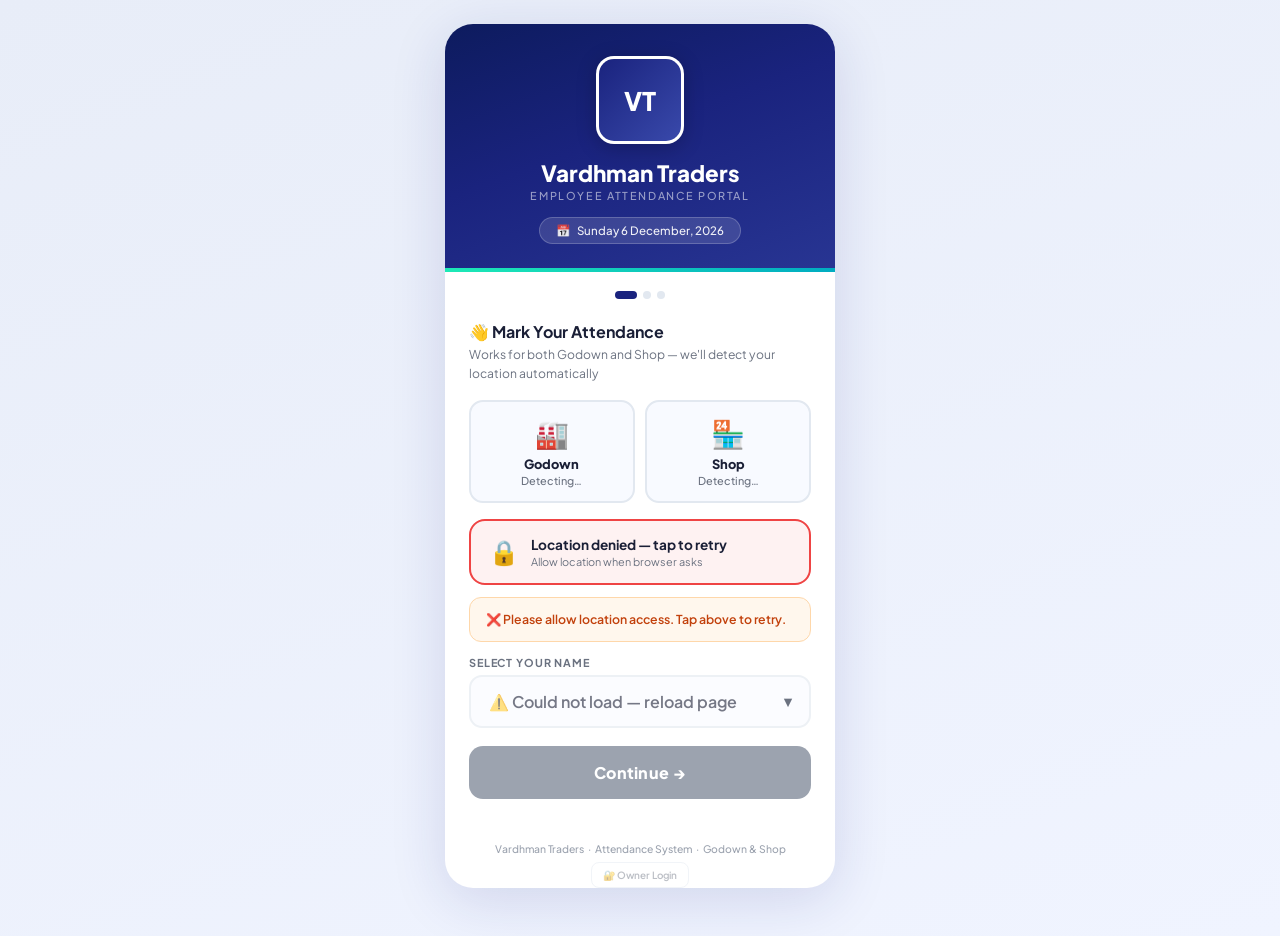
==== app/static/attendance/index.html @ 8f1adbbd "fix" ====
<!DOCTYPE html>
<html lang="en">
<head>
<meta charset="UTF-8">
<meta name="viewport" content="width=device-width, initial-scale=1.0, maximum-scale=1.0, user-scalable=no">
<title>Vardhman Traders — Attendance</title>
<script>window.VT_MODULE = 'attendance'; window.VT_PUBLIC_PAGE = true;</script>
<script src="../modules/api.js"></script>
<link href="https://fonts.googleapis.com/css2?family=Plus+Jakarta+Sans:wght@400;500;600;700;800;900&display=swap" rel="stylesheet">
<style>
*{margin:0;padding:0;box-sizing:border-box;-webkit-tap-highlight-color:transparent}
body{font-family:'Plus Jakarta Sans',sans-serif;background:linear-gradient(160deg,#e8edf8 0%,#f0f4ff 100%);min-height:100vh;display:flex;flex-direction:column;align-items:center;padding:1.5rem 1rem 3rem}
.card{background:#fff;border-radius:28px;box-shadow:0 12px 56px rgba(26,35,126,0.14);width:100%;max-width:390px;overflow:hidden}

.hdr{background:linear-gradient(160deg,#0d1b5e 0%,#1a237e 45%,#283593 100%);padding:2rem 1.5rem 1.75rem;text-align:center;position:relative}
.hdr::after{content:'';position:absolute;bottom:0;left:0;right:0;height:4px;background:linear-gradient(90deg,#1de9b6,#00acc1,#1de9b6);background-size:200% 100%;animation:shimmer 3s linear infinite}
@keyframes shimmer{0%{background-position:200% 0}100%{background-position:-200% 0}}
.logo-wrap{width:88px;height:88px;background:#fff;border-radius:18px;margin:0 auto 1rem;display:flex;align-items:center;justify-content:center;box-shadow:0 4px 20px rgba(0,0,0,0.22);overflow:hidden;border:3px solid rgba(255,255,255,0.3)}
.logo-fallback{width:100%;height:100%;display:flex;align-items:center;justify-content:center;background:linear-gradient(135deg,#1a237e,#3949ab);color:#fff;font-weight:900;font-size:1.6rem}
.hdr-company{font-size:1.4rem;font-weight:900;color:#fff;line-height:1.2;margin-bottom:.15rem}
.hdr-tagline{font-size:.68rem;color:rgba(255,255,255,0.55);font-weight:500;letter-spacing:.15em;text-transform:uppercase;margin-bottom:.9rem}
.hdr-date{display:inline-flex;align-items:center;gap:.4rem;background:rgba(255,255,255,0.13);border:1px solid rgba(255,255,255,0.2);border-radius:20px;padding:.32rem 1rem;font-size:.72rem;color:rgba(255,255,255,0.92);font-weight:500}

.steps{display:flex;align-items:center;justify-content:center;gap:.35rem;padding:1.2rem 1.5rem .1rem}
.sd{width:8px;height:8px;border-radius:50%;background:#e2e8f0;transition:all .3s}
.sd.active{background:#1a237e;width:22px;border-radius:4px}
.sd.done{background:#22c55e}

.body{padding:1.25rem 1.5rem 1.5rem}
.sec{display:none}.sec.on{display:block}
.sec-title{font-size:1rem;font-weight:700;color:#1a1f36;margin-bottom:.22rem}
.sec-hint{font-size:.76rem;color:#6b7280;margin-bottom:1.1rem;line-height:1.55}

.checkout-banner{background:linear-gradient(135deg,#064e3b,#065f46);border-radius:16px;padding:1rem 1.1rem;margin-bottom:1rem;display:flex;align-items:center;gap:.85rem}
.checkout-banner-icon{font-size:2rem;flex-shrink:0}
.checkout-banner-title{font-size:.95rem;font-weight:800;color:#fff}
.checkout-banner-sub{font-size:.72rem;color:rgba(255,255,255,.7);margin-top:.1rem}

.checkin-info{background:#f0fdf4;border:2px solid #86efac;border-radius:14px;padding:.85rem 1.1rem;margin-bottom:1rem}
.checkin-info-row{display:flex;justify-content:space-between;font-size:.8rem;padding:.2rem 0}
.checkin-info-key{color:#6b7280;font-weight:600}
.checkin-info-val{color:#1a1f36;font-weight:800}

.loc-sites{display:grid;grid-template-columns:1fr 1fr;gap:.65rem;margin-bottom:1rem}
.site-card{background:#f8faff;border:2px solid #e2e8f0;border-radius:14px;padding:.85rem .75rem;text-align:center;transition:all .25s}
.site-card.active-site{border-color:#22c55e;background:#f0fdf4}
.site-card.inactive-site{border-color:#e2e8f0;opacity:.55}
.site-icon{font-size:1.7rem;margin-bottom:.3rem}
.site-name{font-size:.8rem;font-weight:800;color:#1a1f36;margin-bottom:.15rem}
.site-dist{font-size:.68rem;color:#6b7280;font-weight:500}
.site-dist.ok{color:#15803d;font-weight:700}
.site-dist.far{color:#b45309}

.loc-row{display:flex;align-items:center;gap:.75rem;background:#f8faff;border:2px solid #e2e8f0;border-radius:16px;padding:.95rem 1.1rem;margin-bottom:.75rem;cursor:pointer;transition:all .2s;user-select:none}
.loc-row:active{opacity:.82}
.loc-row.detecting{border-color:#fbbf24;background:#fffbeb}
.loc-row.ok{border-color:#22c55e;background:#f0fdf4;cursor:default}
.loc-row.far{border-color:#f97316;background:#fff7ed}
.loc-row.denied{border-color:#ef4444;background:#fef2f2}
.loc-icon{font-size:1.5rem;flex-shrink:0}
.loc-title{font-size:.85rem;font-weight:700;color:#1a1f36;line-height:1.25}
.loc-sub{font-size:.68rem;color:#6b7280;margin-top:.1rem}

.site-badge{display:none;align-items:center;gap:.5rem;background:linear-gradient(135deg,#0d1b5e,#1a237e);border-radius:10px;padding:.55rem .85rem;margin-bottom:.9rem}
.site-badge.show{display:flex}
.site-badge-icon{font-size:1.1rem}
.site-badge-text{font-size:.8rem;font-weight:700;color:#fff}
.site-badge-sub{font-size:.65rem;color:rgba(255,255,255,.65);margin-top:.05rem}

.field-lbl{display:block;font-size:.68rem;font-weight:700;color:#6b7280;text-transform:uppercase;letter-spacing:.08em;margin-bottom:.38rem}
.dropdown-wrap{position:relative;margin-bottom:1.1rem}
.dropdown-wrap::after{content:'▼';position:absolute;right:1.1rem;top:50%;transform:translateY(-50%);font-size:.7rem;color:#6b7280;pointer-events:none}
select{width:100%;padding:.88rem 2.5rem .88rem 1.1rem;border:2px solid #e2e8f0;border-radius:13px;font-family:'Plus Jakarta Sans',sans-serif;font-size:1rem;font-weight:600;color:#1a1f36;background:#fafbff;outline:none;appearance:none;-webkit-appearance:none;cursor:pointer;transition:border-color .2s,box-shadow .2s}
select:focus{border-color:#1a237e;box-shadow:0 0 0 4px rgba(26,35,126,.09)}
select option{font-weight:500}
select:disabled{opacity:.6;cursor:wait}

.name-card{background:linear-gradient(135deg,#f0f4ff,#e8edf8);border:2px solid #c7d2fe;border-radius:13px;padding:.9rem 1.1rem;margin-top:-.6rem;margin-bottom:1.1rem;display:none;align-items:center;gap:.75rem}
.name-card.show{display:flex}
.name-avatar{width:42px;height:42px;background:linear-gradient(135deg,#1a237e,#3949ab);border-radius:50%;display:flex;align-items:center;justify-content:center;font-size:1.1rem;font-weight:900;color:#fff;flex-shrink:0}
.name-text{font-size:.95rem;font-weight:800;color:#1a1f36}
.name-sub{font-size:.68rem;color:#6b7280;margin-top:.05rem}

.selfie-box{border-radius:16px;padding:1.25rem;margin-bottom:1rem;text-align:center;color:#fff}
.selfie-box.checkin-mode{background:linear-gradient(135deg,#1a237e,#3949ab)}
.selfie-box.checkout-mode{background:linear-gradient(135deg,#064e3b,#065f46)}
.selfie-box .big-icon{font-size:2.8rem;margin-bottom:.45rem}
.selfie-box h3{font-size:.95rem;font-weight:800;margin-bottom:.25rem}
.selfie-box p{font-size:.72rem;color:rgba(255,255,255,.72);line-height:1.6}

.camera-btn-wrap{position:relative;width:100%;margin-bottom:1rem}
.camera-btn-label{display:flex;flex-direction:column;align-items:center;justify-content:center;gap:.45rem;width:100%;padding:1.2rem;border:2.5px dashed #6366f1;border-radius:16px;background:#f5f3ff;cursor:pointer;transition:all .2s;text-align:center}
.camera-btn-label.has-photo{border-style:solid;border-color:#22c55e;background:#f0fdf4}
.camera-btn-label .btn-icon{font-size:2.4rem}
.camera-btn-label .btn-title{font-size:.93rem;font-weight:800;color:#3730a3}
.camera-btn-label.has-photo .btn-title{color:#15803d}
.camera-btn-label .btn-sub{font-size:.7rem;color:#6b7280}
#cameraInput{position:absolute;top:0;left:0;width:100%;height:100%;opacity:0;cursor:pointer}

.preview-wrap{display:none;margin-bottom:.75rem;border-radius:16px;overflow:hidden;position:relative}
#photoPreview{width:100%;max-height:260px;object-fit:cover;display:block;border-radius:16px}
.preview-badge{position:absolute;bottom:0;left:0;right:0;background:rgba(0,0,0,0.55);color:#fff;font-size:.68rem;font-weight:700;padding:.35rem .75rem;text-align:center}
.retake-row{display:none;justify-content:center;margin-bottom:.75rem}
.retake-link{background:none;border:none;color:#6366f1;font-family:'Plus Jakarta Sans',sans-serif;font-size:.8rem;font-weight:700;cursor:pointer;text-decoration:underline;padding:.3rem}

.alert{border-radius:12px;padding:.75rem 1rem;font-size:.77rem;font-weight:600;margin-bottom:.9rem;display:none;line-height:1.55;border:1.5px solid}
.alert.show{display:block}
.a-warn{background:#fff7ed;color:#c2410c;border-color:#fed7aa}
.a-err{background:#fef2f2;color:#dc2626;border-color:#fecaca}

.btn-main{width:100%;padding:1rem;border:none;border-radius:14px;color:#fff;font-family:'Plus Jakarta Sans',sans-serif;font-size:1rem;font-weight:800;cursor:pointer;letter-spacing:.02em;transition:all .2s;display:flex;align-items:center;justify-content:center;gap:.5rem;box-shadow:0 4px 20px rgba(26,35,126,.3);margin-top:.1rem}
.btn-main.checkin-btn{background:linear-gradient(135deg,#0d1b5e,#3949ab)}
.btn-main.checkout-btn{background:linear-gradient(135deg,#064e3b,#065f46);box-shadow:0 4px 20px rgba(6,78,59,.3)}
.btn-main:hover{transform:translateY(-1px)}
.btn-main:active{transform:translateY(0)}
.btn-main:disabled{background:#9ca3af;cursor:not-allowed;box-shadow:none;transform:none}

/* ── DONE / ALREADY SCREENS ─────────────────────────────── */
#doneScreen{display:none;text-align:center}
.done-circle{width:88px;height:88px;border-radius:50%;display:flex;align-items:center;justify-content:center;font-size:2.8rem;margin:0 auto 1rem;animation:pop .5s cubic-bezier(.175,.885,.32,1.275) both}
.done-circle.checkin{background:#f0fdf4;border:3px solid #86efac}
.done-circle.checkout{background:#f0fdf4;border:3px solid #6ee7b7}
@keyframes pop{from{transform:scale(0);opacity:0}to{transform:scale(1);opacity:1}}
.done-heading{font-size:1.3rem;font-weight:800;color:#1a1f36;margin-bottom:.2rem}
.done-msg{font-size:.8rem;color:#6b7280;margin-bottom:1rem;line-height:1.55}
.done-selfie{width:90px;height:90px;border-radius:50%;object-fit:cover;border:3px solid #86efac;margin:0 auto .9rem;display:none}
.done-card{background:#f8faff;border:1.5px solid #e2e8f0;border-radius:14px;padding:1rem 1.1rem;text-align:left}
.done-row{display:flex;justify-content:space-between;align-items:center;padding:.46rem 0;border-bottom:1px solid #f0f4ff;font-size:.79rem}
.done-row:last-child{border-bottom:none}
.done-key{color:#6b7280;font-weight:500}
.done-val{color:#1a1f36;font-weight:700;text-align:right;max-width:58%}
.wa-pending{color:#b45309}
.wa-ok{color:#15803d}

#alreadyScreen{display:none;text-align:center}
.already-circle{width:88px;height:88px;background:#fdf4ff;border-radius:50%;display:flex;align-items:center;justify-content:center;font-size:2.8rem;margin:0 auto 1.1rem;border:3px solid #d8b4fe;animation:pop .5s cubic-bezier(.175,.885,.32,1.275) both}
.already-heading{font-size:1.2rem;font-weight:800;color:#1a1f36;margin-bottom:.4rem}
.already-msg{font-size:.82rem;color:#6b7280;line-height:1.65}

.spin{display:inline-block;width:16px;height:16px;border:2.5px solid rgba(255,255,255,.35);border-top-color:#fff;border-radius:50%;animation:rot .7s linear infinite}
@keyframes rot{to{transform:rotate(360deg)}}
.footer{margin-top:1.2rem;text-align:center;font-size:.65rem;color:#9ca3af;font-weight:500}
</style>
</head>
<body>
<div class="card">
  <div class="hdr">
    <div class="logo-wrap"><div class="logo-fallback">VT</div></div>
    <div class="hdr-company">Vardhman Traders</div>
    <div class="hdr-tagline">Employee Attendance Portal</div>
    <div class="hdr-date">📅 <span id="dateChip"></span></div>
  </div>

  <div class="steps">
    <div class="sd active" id="d0"></div>
    <div class="sd" id="d1"></div>
    <div class="sd" id="d2"></div>
  </div>

  <div class="body">

    <!-- STEP 1: NAME + LOCATION -->
    <div class="sec on" id="s0">
      <div class="sec-title" id="s0Title">👋 Mark Your Attendance</div>
      <div class="sec-hint" id="s0Hint">Works for both Godown and Shop — we'll detect your location automatically</div>

      <div class="checkout-banner" id="checkoutBanner" style="display:none">
        <div class="checkout-banner-icon">🏁</div>
        <div>
          <div class="checkout-banner-title">Time to Check Out!</div>
          <div class="checkout-banner-sub" id="checkoutBannerSub">You checked in earlier today</div>
        </div>
      </div>

      <div class="checkin-info" id="checkinInfoBox" style="display:none">
        <div class="checkin-info-row">
          <span class="checkin-info-key">✅ Checked in at</span>
          <span class="checkin-info-val" id="checkinInfoTime">—</span>
        </div>
        <div class="checkin-info-row">
          <span class="checkin-info-key">📍 Location</span>
          <span class="checkin-info-val" id="checkinInfoSite">—</span>
        </div>
      </div>

      <div class="loc-sites">
        <div class="site-card" id="siteGodown">
          <div class="site-icon">🏭</div>
          <div class="site-name">Godown</div>
          <div class="site-dist" id="distGodown">Detecting…</div>
        </div>
        <div class="site-card" id="siteShop">
          <div class="site-icon">🏪</div>
          <div class="site-name">Shop</div>
          <div class="site-dist" id="distShop">Detecting…</div>
        </div>
      </div>

      <div class="loc-row detecting" id="locRow" onclick="detectLocation()">
        <div class="loc-icon" id="locIco">⏳</div>
        <div>
          <div class="loc-title" id="locTitle">Detecting your location…</div>
          <div class="loc-sub" id="locSub">Please wait</div>
        </div>
      </div>

      <div class="site-badge" id="siteBadge">
        <div class="site-badge-icon" id="badgeIcon">📍</div>
        <div>
          <div class="site-badge-text" id="badgeText"></div>
          <div class="site-badge-sub" id="badgeSub"></div>
        </div>
      </div>

      <div class="alert a-warn" id="alertBox"></div>

      <label class="field-lbl">Select Your Name</label>
      <div class="dropdown-wrap">
        <select id="empSelect" onchange="onNameSelect()" disabled>
          <option value="">⏳ Loading employees…</option>
        </select>
      </div>

      <div class="name-card" id="nameCard">
        <div class="name-avatar" id="nameAvatar"></div>
        <div>
          <div class="name-text" id="nameText"></div>
          <div class="name-sub" id="nameSub">Vardhman Traders Employee</div>
        </div>
      </div>

      <button class="btn-main checkin-btn" id="nextBtn" onclick="goStep2()" disabled>Continue →</button>


    </div>

    <!-- STEP 2: SELFIE -->
    <div class="sec" id="s1">
      <div class="selfie-box checkin-mode" id="selfieBox">
        <div class="big-icon" id="selfieIcon">🤳</div>
        <h3 id="selfieTitle">Take Your Live Selfie</h3>
        <p id="selfieHint">Tap the button below — your front camera will open.<br>Take a clear photo of your face.</p>
      </div>

      <div class="camera-btn-wrap">
        <label class="camera-btn-label" id="cameraLabel" for="cameraInput">
          <div class="btn-icon">📸</div>
          <div class="btn-title">Tap Here to Open Camera</div>
          <div class="btn-sub">Front camera opens automatically</div>
        </label>
        <input type="file" id="cameraInput" accept="image/*" capture="user" onchange="onPhotoTaken(event)">
      </div>

      <div class="preview-wrap" id="previewWrap">
        <img id="photoPreview" alt="selfie">
        <div class="preview-badge">📸 Vardhman Traders — <span id="stampText"></span></div>
      </div>
      <div class="retake-row" id="retakeRow">
        <button class="retake-link" onclick="retakePhoto()">🔄 Retake Photo</button>
      </div>

      <div class="alert a-err" id="photoAlert"></div>
      <button class="btn-main checkin-btn" id="submitBtn" onclick="submitAction()" disabled>✅ &nbsp;Submit</button>
    </div>

    <!-- DONE -->
    <div id="doneScreen">
      <div class="done-circle checkin" id="doneCircle">✅</div>
      <div class="done-heading" id="doneHeading">Attendance Marked!</div>
      <div class="done-msg" id="doneMsg"></div>
      <img id="doneSelfie" class="done-selfie" alt="selfie">
      <div class="done-card" id="doneCard"></div>
    </div>

    <!-- ALREADY -->
    <div id="alreadyScreen">
      <div class="already-circle" id="alreadyCircle">🔒</div>
      <div class="already-heading" id="alreadyHeading">Already Marked Today!</div>
      <div class="already-msg" id="alreadyMsg"></div>
    </div>

  </div>

  <div class="footer">
    Vardhman Traders &nbsp;·&nbsp; Attendance System &nbsp;·&nbsp; Godown & Shop
    <br>
    <span onclick="ownerLogin()" style="cursor:pointer;color:#6b7280;font-size:.62rem;font-weight:600;opacity:.45;padding:.4rem .7rem;display:inline-block;margin-top:.4rem;border:1px solid #e2e8f0;border-radius:8px">🔐 Owner Login</span>
    <span id="homeLink" onclick="VT.home()" style="display:none;cursor:pointer;color:#1a237e;font-size:.7rem;font-weight:700;padding:.4rem .7rem;margin-top:.4rem;border:1px solid #c7d2fe;border-radius:8px;margin-left:.4rem">⌂ Home</span>
  </div>
</div>

<script>
var uLat=null,uLng=null,locationOk=false,photoB64=null,detectedSite='';
var EMPLOYEES=[],isSubmitting=false,isCheckoutMode=false,todayStatus=null,selectedName='';
var MAX_DIM=800,JPEG_QUALITY=0.62,SUBMIT_TIMEOUT_MS=18000;

(function(){
  var d=new Date();
  document.getElementById('dateChip').textContent=d.toLocaleDateString('en-IN',{weekday:'long',day:'numeric',month:'long',year:'numeric'});
})();

window.onload=function(){
  try{ if(sessionStorage.getItem('vt_token')) document.getElementById('homeLink').style.display='inline-block'; }catch(e){}
  fetch('/attendance/public/status').then(function(r){return r.json();}).then(function(s){
    if(s&&s.open===false&&!sessionStorage.getItem('vt_token')){ document.body.innerHTML='<div style="font-family:system-ui;padding:32px;max-width:420px;margin:40px auto;text-align:center"><h2>Sign in required</h2><p>Open the portal, sign in, and choose Attendance.</p><p><a href="/">Go to the portal</a></p></div>'; return; }
    loadEmployees(); detectLocation();
  }).catch(function(){ loadEmployees(); detectLocation(); });
};

function loadEmployees(){
  VT.run
    .withSuccessHandler(function(list){
      EMPLOYEES=list||[];
      var sel=document.getElementById('empSelect');
      sel.innerHTML='<option value="">-- Tap to select your name --</option>';
      for(var i=0;i<EMPLOYEES.length;i++){
        var opt=document.createElement('option');
        opt.value=EMPLOYEES[i].name;
        opt.textContent=EMPLOYEES[i].name+' — '+EMPLOYEES[i].role;
        sel.appendChild(opt);
      }
      sel.disabled=false;
    })
    .withFailureHandler(function(){
      document.getElementById('empSelect').innerHTML='<option value="">⚠️ Could not load — reload page</option>';
    })
    .getEmployees();
}

function ownerLogin(){
  window.location.href='/attendance/dashboard.html';
}

function dots(n){
  for(var i=0;i<3;i++){
    var el=document.getElementById('d'+i);
    el.className='sd';
    if(i===n) el.classList.add('active');
    else if(i<n) el.classList.add('done');
  }
}
function showSec(n){
  ['s0','s1'].forEach(function(id,i){ document.getElementById(id).className='sec'+(i===n?' on':''); });
  dots(n);
}

function detectLocation(){
  setLoc('detecting','⏳','Detecting your location…','Checking Godown & Shop…');
  locationOk=false; detectedSite='';
  document.getElementById('siteBadge').className='site-badge';
  document.getElementById('distGodown').textContent='Detecting…';
  document.getElementById('distShop').textContent='Detecting…';
  document.getElementById('siteGodown').className='site-card';
  document.getElementById('siteShop').className='site-card';
  checkNext();

  if(!navigator.geolocation){ setLoc('denied','❌','GPS not supported','Use Chrome browser'); return; }

  navigator.geolocation.getCurrentPosition(
    function(pos){
      uLat=pos.coords.latitude; uLng=pos.coords.longitude;
      VT.run
        .withSuccessHandler(function(r){
          if(r.distGodown!==undefined){
            document.getElementById('distGodown').textContent=r.distGodown+'m away';
            document.getElementById('distGodown').className='site-dist '+(r.distGodown<=100?'ok':'far');
          }
          if(r.distShop!==undefined){
            document.getElementById('distShop').textContent=r.distShop+'m away';
            document.getElementById('distShop').className='site-dist '+(r.distShop<=100?'ok':'far');
          }
          if(r.status==='ok'){
            detectedSite=r.site;
            if(r.site==='Godown'){
              document.getElementById('distGodown').textContent=r.dist+'m — ✓ You\'re here';
              document.getElementById('distGodown').className='site-dist ok';
              document.getElementById('siteGodown').className='site-card active-site';
              document.getElementById('siteShop').className='site-card inactive-site';
            } else {
              document.getElementById('distShop').textContent=r.dist+'m — ✓ You\'re here';
              document.getElementById('distShop').className='site-dist ok';
              document.getElementById('siteShop').className='site-card active-site';
              document.getElementById('siteGodown').className='site-card inactive-site';
            }
            setLoc('ok','📍','Location verified ✓','Within '+r.dist+'m of '+r.site);
            var si=r.site==='Godown'?'🏭':'🏪';
            document.getElementById('badgeIcon').textContent=si;
            document.getElementById('badgeText').textContent='At: '+r.site;
            document.getElementById('badgeSub').textContent='You are '+r.dist+' metres from the '+r.site;
            document.getElementById('siteBadge').className='site-badge show';
            locationOk=true; checkNext();
          } else if(r.status==='wrong_location'){
            setLoc('far','⚠️','Not at your work place','Tap here to retry');
            showAlert('⚠️ '+r.msg);
          } else {
            setLoc('far','⚠️','Not at Godown or Shop','Tap here to retry');
            showAlert('⚠️ You must be within '+(r.radius||40)+'m of Godown or Shop.\nGodown: '+r.distGodown+'m | Shop: '+r.distShop+'m');
          }
        })
        .withFailureHandler(function(){ setLoc('denied','❌','Server error','Reload and try again'); })
        .checkLocation(uLat,uLng,selectedName||'');
    },
    function(){
      setLoc('denied','🔒','Location denied — tap to retry','Allow location when browser asks');
      showAlert('❌ Please allow location access. Tap above to retry.');
    },
    {enableHighAccuracy:true,timeout:12000,maximumAge:0}
  );
}

function setLoc(cls,ico,title,sub){
  var row=document.getElementById('locRow');
  row.className='loc-row '+cls;
  document.getElementById('locIco').textContent=ico;
  document.getElementById('locTitle').textContent=title;
  document.getElementById('locSub').textContent=sub;
  row.onclick=cls==='ok'?null:detectLocation;
}
function showAlert(msg){ var a=document.getElementById('alertBox'); a.textContent=msg; a.className='alert a-warn show'; }

function onNameSelect(){
  var sel=document.getElementById('empSelect');
  var name=sel.value;
  var card=document.getElementById('nameCard');

  if(name){
    selectedName=name;
    var words=name.split(' ');
    var initials=(words[0][0]+(words[1]?words[1][0]:'')).toUpperCase();
    document.getElementById('nameAvatar').textContent=initials;
    document.getElementById('nameText').textContent=name;
    var role='';
    for(var i=0;i<EMPLOYEES.length;i++){ if(EMPLOYEES[i].name===name){role=EMPLOYEES[i].role;break;} }
    document.getElementById('nameSub').textContent=role||'Vardhman Traders Employee';
    card.classList.add('show');

    VT.run
      .withSuccessHandler(function(status){
        todayStatus=status;
        applyModeUI(status);
        checkNext();
      })
      .withFailureHandler(function(){ todayStatus=null; checkNext(); })
      .getTodayStatus(name);

    detectLocation();   // the places this person may mark from can differ from everyone else's

  } else {
    selectedName='';
    card.classList.remove('show');
    resetToCheckinMode();
    checkNext();
  }
}

function applyModeUI(status){
  if(status&&status.checkedIn&&!status.checkedOut){
    isCheckoutMode=true;
    document.getElementById('checkoutBanner').style.display='flex';
    document.getElementById('checkoutBannerSub').textContent='Checked in at '+status.checkInTime+' — ready to check out';
    document.getElementById('checkinInfoBox').style.display='block';
    document.getElementById('checkinInfoTime').textContent=status.checkInTime;
    document.getElementById('checkinInfoSite').textContent=detectedSite||'—';
    document.getElementById('s0Title').textContent='🏁 Check Out';
    document.getElementById('s0Hint').textContent='You have already checked in today. Tap Continue to check out.';
    var btn=document.getElementById('nextBtn');
    btn.className='btn-main checkout-btn';
    btn.textContent='Continue to Check Out →';
  } else if(status&&status.checkedIn&&status.checkedOut){
    isCheckoutMode=false;
    showAlreadyCheckedOut(status);
  } else {
    resetToCheckinMode();
  }
}

function resetToCheckinMode(){
  isCheckoutMode=false;
  document.getElementById('checkoutBanner').style.display='none';
  document.getElementById('checkinInfoBox').style.display='none';
  document.getElementById('s0Title').textContent='👋 Mark Your Attendance';
  document.getElementById('s0Hint').textContent='Works for both Godown and Shop — we\'ll detect your location automatically';
  var btn=document.getElementById('nextBtn');
  btn.className='btn-main checkin-btn';
  btn.textContent='Continue →';
}

function checkNext(){
  var hasName=document.getElementById('empSelect').value!=='';
  document.getElementById('nextBtn').disabled=!(locationOk&&hasName);
}

function goStep2(){
  if(!locationOk||!selectedName) return;
  if(isCheckoutMode){
    document.getElementById('selfieBox').className='selfie-box checkout-mode';
    document.getElementById('selfieIcon').textContent='🤳';
    document.getElementById('selfieTitle').textContent='Check-Out Selfie';
    document.getElementById('selfieHint').textContent='Take a selfie to confirm your check-out.\nMake sure your face is clearly visible.';
    document.getElementById('submitBtn').className='btn-main checkout-btn';
    document.getElementById('submitBtn').innerHTML='🏁 &nbsp;Confirm Check Out';
  } else {
    document.getElementById('selfieBox').className='selfie-box checkin-mode';
    document.getElementById('selfieIcon').textContent='🤳';
    document.getElementById('selfieTitle').textContent='Take Your Live Selfie';
    document.getElementById('selfieHint').textContent='Tap the button below — your front camera will open.\nTake a clear photo of your face.';
    document.getElementById('submitBtn').className='btn-main checkin-btn';
    document.getElementById('submitBtn').innerHTML='✅ &nbsp;Submit Attendance';
  }
  showSec(1);
}

function onPhotoTaken(e){
  var file=e.target.files[0];
  if(!file) return;
  document.getElementById('photoAlert').className='alert';
  var lbl=document.getElementById('cameraLabel');
  lbl.querySelector('.btn-icon').textContent='⏳';
  lbl.querySelector('.btn-title').textContent='Compressing photo…';
  lbl.querySelector('.btn-sub').textContent='Just a moment…';
  if(file.size>25*1024*1024){
    document.getElementById('photoAlert').textContent='❌ Photo too large. Lower camera quality and try again.';
    document.getElementById('photoAlert').className='alert a-err show';
    resetCameraLabel(); return;
  }
  var reader=new FileReader();
  reader.onload=function(ev){
    compressImage(ev.target.result,MAX_DIM,JPEG_QUALITY,function(compressed){
      photoB64=compressed;
      document.getElementById('photoPreview').src=photoB64;
      document.getElementById('previewWrap').style.display='block';
      var now=new Date();
      document.getElementById('stampText').textContent=now.toLocaleString('en-IN',{day:'2-digit',month:'short',year:'numeric',hour:'2-digit',minute:'2-digit',hour12:true});
      document.getElementById('retakeRow').style.display='flex';
      var lbl2=document.getElementById('cameraLabel');
      lbl2.classList.add('has-photo');
      lbl2.querySelector('.btn-icon').textContent='✅';
      lbl2.querySelector('.btn-title').textContent='Photo Taken!';
      lbl2.querySelector('.btn-sub').textContent='Tap "Retake" to change it';
      document.getElementById('submitBtn').disabled=false;
    },function(){
      photoB64=ev.target.result;
      document.getElementById('photoPreview').src=photoB64;
      document.getElementById('previewWrap').style.display='block';
      document.getElementById('retakeRow').style.display='flex';
      document.getElementById('submitBtn').disabled=false;
      resetCameraLabel();
    });
  };
  reader.onerror=function(){
    document.getElementById('photoAlert').textContent='❌ Could not read photo. Try again.';
    document.getElementById('photoAlert').className='alert a-err show';
    resetCameraLabel();
  };
  reader.readAsDataURL(file);
}

function compressImage(dataUrl,maxDim,quality,onDone,onFail){
  try{
    var img=new Image();
    img.onload=function(){
      try{
        var w=img.width,h=img.height;
        if(w>maxDim||h>maxDim){ if(w>=h){h=Math.round(h*(maxDim/w));w=maxDim;}else{w=Math.round(w*(maxDim/h));h=maxDim;} }
        var canvas=document.createElement('canvas');
        canvas.width=w; canvas.height=h;
        canvas.getContext('2d').drawImage(img,0,0,w,h);
        onDone(canvas.toDataURL('image/jpeg',quality));
      }catch(err){onFail&&onFail();}
    };
    img.onerror=function(){onFail&&onFail();};
    img.src=dataUrl;
  }catch(err){onFail&&onFail();}
}

function resetCameraLabel(){
  var lbl=document.getElementById('cameraLabel');
  lbl.classList.remove('has-photo');
  lbl.querySelector('.btn-icon').textContent='📸';
  lbl.querySelector('.btn-title').textContent='Tap Here to Open Camera';
  lbl.querySelector('.btn-sub').textContent='Front camera opens automatically';
}

function retakePhoto(){
  photoB64=null;
  document.getElementById('previewWrap').style.display='none';
  document.getElementById('retakeRow').style.display='none';
  document.getElementById('submitBtn').disabled=true;
  document.getElementById('photoAlert').className='alert';
  resetCameraLabel();
  document.getElementById('cameraInput').value='';
}

function submitAction(){
  if(!selectedName||!locationOk||!photoB64||isSubmitting) return;
  isSubmitting=true;
  document.getElementById('photoAlert').className='alert';
  if(isCheckoutMode){ doCheckoutAttempt(selectedName,true); }
  else { doCheckinAttempt(selectedName,true); }
}

/* ── WHATSAPP: background notify (turant) ───────────────── */
function notifyWhatsApp(rowIndex, name){
  if(!rowIndex||!name) return;
  function setWA(text, cls){
    var el=document.getElementById('waStatus');
    if(!el) return;
    el.textContent=text;
    el.className=cls;
  }
  VT.run
    .withSuccessHandler(function(r){
      if(r && (r.status==='sent' || r.status==='nothing')){
        setWA('✅ Group mein bhej diya','wa-ok');
      } else {
        setWA('⏳ Thodi der mein pahunch jaayega','wa-pending');
      }
    })
    .withFailureHandler(function(){
      setWA('⏳ Thodi der mein pahunch jaayega','wa-pending');
    })
    .notifyAttendance(rowIndex, name);
}

function doCheckinAttempt(name,allowRetry){
  var btn=document.getElementById('submitBtn');
  btn.disabled=true; btn.innerHTML='<div class="spin"></div>&nbsp; Saving attendance…';
  var timedOut=false;
  var timer=setTimeout(function(){
    timedOut=true;
    if(allowRetry){ btn.innerHTML='<div class="spin"></div>&nbsp; Slow network — retrying…'; doCheckinAttempt(name,false); }
    else{ isSubmitting=false; btn.disabled=false; btn.innerHTML='✅ &nbsp;Submit Attendance'; showPhotoErr('❌ Network too slow. Check signal and try again.'); }
  },SUBMIT_TIMEOUT_MS);
  VT.run
    .withSuccessHandler(function(r){
      if(timedOut) return;
      clearTimeout(timer); isSubmitting=false;
      if(r.status==='ok'){
        showCheckinSuccess(name,r.time,r.dist,r.site);
        notifyWhatsApp(r.rowIndex, name);
      }
      else if(r.status==='already_marked'){
        showAlreadyCheckin(name,r.time);
        notifyWhatsApp(r.rowIndex, name);   // pehli try ka message pending ho toh bhej do
      }
      else if(r.status==='wrong_location'){ btn.disabled=false; btn.innerHTML='✅ &nbsp;Submit Attendance'; showPhotoErr('❌ '+r.msg); }
      else if(r.status==='out_of_range'){ btn.disabled=false; btn.innerHTML='✅ &nbsp;Submit Attendance'; showPhotoErr('❌ Location check failed. Godown: '+r.distGodown+'m, Shop: '+r.distShop+'m away.'); }
      else{ btn.disabled=false; btn.innerHTML='✅ &nbsp;Submit Attendance'; showPhotoErr('❌ Error: '+(r.msg||'Please try again')); }
    })
    .withFailureHandler(function(){
      if(timedOut) return;
      clearTimeout(timer); isSubmitting=false;
      btn.disabled=false; btn.innerHTML='✅ &nbsp;Submit Attendance';
      showPhotoErr('❌ Could not reach server. Check internet and try again.');
    })
    .saveAttendance({name:name,lat:uLat,lng:uLng,photo:photoB64});
}

function doCheckoutAttempt(name,allowRetry){
  var btn=document.getElementById('submitBtn');
  btn.disabled=true; btn.innerHTML='<div class="spin"></div>&nbsp; Saving check-out…';
  var timedOut=false;
  var timer=setTimeout(function(){
    timedOut=true;
    if(allowRetry){ btn.innerHTML='<div class="spin"></div>&nbsp; Slow network — retrying…'; doCheckoutAttempt(name,false); }
    else{ isSubmitting=false; btn.disabled=false; btn.innerHTML='🏁 &nbsp;Confirm Check Out'; showPhotoErr('❌ Network too slow. Check signal and try again.'); }
  },SUBMIT_TIMEOUT_MS);
  VT.run
    .withSuccessHandler(function(r){
      if(timedOut) return;
      clearTimeout(timer); isSubmitting=false;
      if(r.status==='ok'){
        showCheckoutSuccess(name,r.time,r.hoursWorked,r.checkInTime);
        notifyWhatsApp(r.rowIndex, name);
      }
      else if(r.status==='already_checkout'){
        showAlreadyCheckedOut2(name,r.time);
        notifyWhatsApp(r.rowIndex, name);
      }
      else if(r.status==='wrong_location'){ btn.disabled=false; btn.innerHTML='🏁 &nbsp;Confirm Check Out'; showPhotoErr('❌ '+r.msg); }
      else if(r.status==='out_of_range'){ btn.disabled=false; btn.innerHTML='🏁 &nbsp;Confirm Check Out'; showPhotoErr('❌ Location check failed. Godown: '+r.distGodown+'m, Shop: '+r.distShop+'m away.'); }
      else{ btn.disabled=false; btn.innerHTML='🏁 &nbsp;Confirm Check Out'; showPhotoErr('❌ Error: '+(r.msg||'Please try again')); }
    })
    .withFailureHandler(function(){
      if(timedOut) return;
      clearTimeout(timer); isSubmitting=false;
      btn.disabled=false; btn.innerHTML='🏁 &nbsp;Confirm Check Out';
      showPhotoErr('❌ Could not reach server. Check internet and try again.');
    })
    .saveCheckout({name:name,lat:uLat,lng:uLng,photo:photoB64});
}

function showPhotoErr(msg){ var a=document.getElementById('photoAlert'); a.textContent=msg; a.className='alert a-err show'; }

function hideAll(){
  document.querySelectorAll('.sec').forEach(function(s){s.className='sec';});
  document.querySelector('.steps').style.visibility='hidden';
}

var WA_ROW_HTML='<span id="waStatus" class="wa-pending">⏳ Bhej rahe hain…</span>';

function showCheckinSuccess(name,time,dist,site){
  hideAll();
  document.getElementById('doneScreen').style.display='block';
  document.getElementById('doneCircle').className='done-circle checkin';
  document.getElementById('doneCircle').textContent='✅';
  document.getElementById('doneHeading').textContent='Checked In!';
  document.getElementById('doneMsg').textContent='Thank you, '+name+'! Your attendance is marked at '+site+'.';
  if(photoB64){var sp=document.getElementById('doneSelfie');sp.src=photoB64;sp.style.display='block';}
  var now=new Date();
  var siteIcon=site==='Godown'?'🏭':'🏪';
  buildDoneCard([['👤 Name',name],['🕐 Check-in',time||now.toLocaleTimeString('en-IN',{hour:'2-digit',minute:'2-digit',hour12:true})],['📅 Date',now.toLocaleDateString('en-IN',{day:'numeric',month:'long',year:'numeric'})],[siteIcon+' Location',site],['📍 Distance',dist+'m'],['📸 Photo','Saved ✓'],['📲 WhatsApp',WA_ROW_HTML],['🏁 Check-out','Please check out before leaving']]);
}

function showCheckoutSuccess(name,time,hoursWorked,checkInTime){
  hideAll();
  document.getElementById('doneScreen').style.display='block';
  document.getElementById('doneCircle').className='done-circle checkout';
  document.getElementById('doneCircle').textContent='🏁';
  document.getElementById('doneHeading').textContent='Checked Out!';
  document.getElementById('doneMsg').textContent='Good work today, '+name+'! Have a safe journey home.';
  if(photoB64){var sp=document.getElementById('doneSelfie');sp.src=photoB64;sp.style.display='block';}
  var now=new Date();
  buildDoneCard([['👤 Name',name],['🕐 Check-in',checkInTime||'—'],['🏁 Check-out',time||now.toLocaleTimeString('en-IN',{hour:'2-digit',minute:'2-digit',hour12:true})],['⏱️ Hours Worked',hoursWorked||'—'],['📅 Date',now.toLocaleDateString('en-IN',{day:'numeric',month:'long',year:'numeric'})],['📸 Photo','Saved ✓'],['📲 WhatsApp',WA_ROW_HTML]]);
}

function buildDoneCard(rows){
  document.getElementById('doneCard').innerHTML=rows.map(function(r){
    return '<div class="done-row"><span class="done-key">'+r[0]+'</span><span class="done-val">'+r[1]+'</span></div>';
  }).join('');
}

function showAlreadyCheckin(name,markedTime){
  hideAll();
  document.getElementById('alreadyScreen').style.display='block';
  document.getElementById('alreadyCircle').textContent='🔒';
  document.getElementById('alreadyHeading').textContent='Already Checked In!';
  document.getElementById('alreadyMsg').innerHTML='Hi <strong>'+name+'</strong>, your check-in was already marked today at <strong>'+markedTime+'</strong>.<br><br>Only 1 check-in per day is allowed.';
}

function showAlreadyCheckedOut(status){
  hideAll();
  document.getElementById('alreadyScreen').style.display='block';
  document.getElementById('alreadyCircle').textContent='✅';
  document.getElementById('alreadyHeading').textContent='Already Done for Today!';
  document.getElementById('alreadyMsg').innerHTML='You have already checked in and checked out today.<br><br>Check-in: <strong>'+status.checkInTime+'</strong> &nbsp;|&nbsp; Check-out: <strong>'+status.checkOutTime+'</strong><br>Hours worked: <strong>'+(status.hoursWorked||'—')+'</strong>';
}

function showAlreadyCheckedOut2(name,time){
  hideAll();
  document.getElementById('alreadyScreen').style.display='block';
  document.getElementById('alreadyCircle').textContent='✅';
  document.getElementById('alreadyHeading').textContent='Already Checked Out!';
  document.getElementById('alreadyMsg').innerHTML='Hi <strong>'+name+'</strong>, you already checked out today at <strong>'+time+'</strong>.';
}
</script>
</body>
</html>
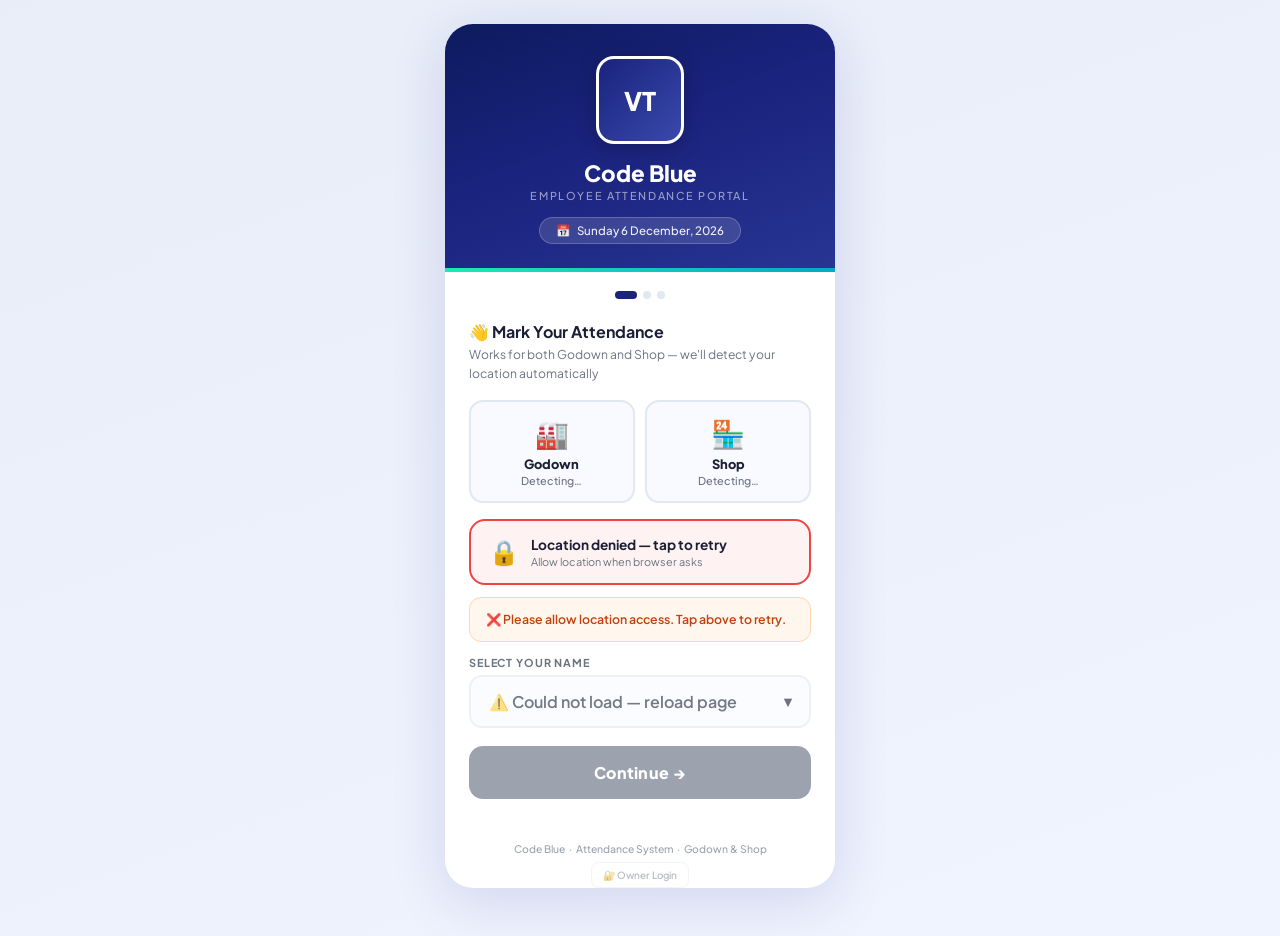
==== commit c170ac5f: "Change list: reports, WhatsApp, Payments, VT Decor, O2D, attendance, salary slip - Company name is n" ====
--- a/app/static/attendance/index.html
+++ b/app/static/attendance/index.html
@@ -3,7 +3,7 @@
 <head>
 <meta charset="UTF-8">
 <meta name="viewport" content="width=device-width, initial-scale=1.0, maximum-scale=1.0, user-scalable=no">
-<title>Vardhman Traders — Attendance</title>
+<title>Code Blue — Attendance</title>
 <script>window.VT_MODULE = 'attendance'; window.VT_PUBLIC_PAGE = true;</script>
 <script src="../modules/api.js"></script>
 <link href="https://fonts.googleapis.com/css2?family=Plus+Jakarta+Sans:wght@400;500;600;700;800;900&display=swap" rel="stylesheet">
@@ -146,7 +146,7 @@
 <div class="card">
   <div class="hdr">
     <div class="logo-wrap"><div class="logo-fallback">VT</div></div>
-    <div class="hdr-company">Vardhman Traders</div>
+    <div class="hdr-company">Code Blue</div>
     <div class="hdr-tagline">Employee Attendance Portal</div>
     <div class="hdr-date">📅 <span id="dateChip"></span></div>
   </div>
@@ -225,11 +225,12 @@
         <div class="name-avatar" id="nameAvatar"></div>
         <div>
           <div class="name-text" id="nameText"></div>
-          <div class="name-sub" id="nameSub">Vardhman Traders Employee</div>
+          <div class="name-sub" id="nameSub">Code Blue Employee</div>
         </div>
       </div>
 
       <button class="btn-main checkin-btn" id="nextBtn" onclick="goStep2()" disabled>Continue →</button>
+      <button type="button" id="salaryBtn" onclick="openSalary()" style="display:none;width:100%;margin-top:.7rem;padding:.8rem;border:1.5px solid #c7d2fe;border-radius:14px;background:#fff;color:#1a237e;font-family:'Plus Jakarta Sans',sans-serif;font-weight:800;font-size:.9rem;cursor:pointer">💰 My Salary (needs your PIN)</button>
 
 
     </div>
@@ -253,10 +254,10 @@
 
       <div class="preview-wrap" id="previewWrap">
         <img id="photoPreview" alt="selfie">
-        <div class="preview-badge">📸 Vardhman Traders — <span id="stampText"></span></div>
+        <div class="preview-badge">📸 Code Blue — <span id="stampText"></span></div>
       </div>
       <div class="retake-row" id="retakeRow">
-        <button class="retake-link" onclick="retakePhoto()">🔄 Retake Photo</button>
+        <button class="retake-link" onclick="retakePhoto()" title="Retake photo" aria-label="Retake photo"><svg viewBox="0 0 24 24" width="18" height="18" fill="none" stroke="currentColor" stroke-width="2" stroke-linecap="round" stroke-linejoin="round" aria-hidden="true" style="vertical-align:-3px"><path d="M23 19a2 2 0 0 1-2 2H3a2 2 0 0 1-2-2V8a2 2 0 0 1 2-2h4l2-3h6l2 3h4a2 2 0 0 1 2 2z"/><circle cx="12" cy="13" r="4"/></svg></button>
       </div>
 
       <div class="alert a-err" id="photoAlert"></div>
@@ -282,7 +283,7 @@
   </div>
 
   <div class="footer">
-    Vardhman Traders &nbsp;·&nbsp; Attendance System &nbsp;·&nbsp; Godown & Shop
+    Code Blue &nbsp;·&nbsp; Attendance System &nbsp;·&nbsp; Godown & Shop
     <br>
     <span onclick="ownerLogin()" style="cursor:pointer;color:#6b7280;font-size:.62rem;font-weight:600;opacity:.45;padding:.4rem .7rem;display:inline-block;margin-top:.4rem;border:1px solid #e2e8f0;border-radius:8px">🔐 Owner Login</span>
     <span id="homeLink" onclick="VT.home()" style="display:none;cursor:pointer;color:#1a237e;font-size:.7rem;font-weight:700;padding:.4rem .7rem;margin-top:.4rem;border:1px solid #c7d2fe;border-radius:8px;margin-left:.4rem">⌂ Home</span>
@@ -369,7 +370,18 @@
             document.getElementById('distShop').textContent=r.distShop+'m away';
             document.getElementById('distShop').className='site-dist '+(r.distShop<=100?'ok':'far');
           }
-          if(r.status==='ok'){
+          if(r.status==='ok' && r.anywhere){
+            // no work place is set for this person: any position is accepted and the row records where the phone was
+            detectedSite=r.site;
+            document.getElementById('siteGodown').className='site-card';
+            document.getElementById('siteShop').className='site-card';
+            setLoc('ok','📍','Location received ✓','No fixed work place for you - you can mark from anywhere');
+            document.getElementById('badgeIcon').textContent='📍';
+            document.getElementById('badgeText').textContent='At: Anywhere';
+            document.getElementById('badgeSub').textContent='No fixed work place is set for you';
+            document.getElementById('siteBadge').className='site-badge show';
+            locationOk=true; checkNext();
+          } else if(r.status==='ok'){
             detectedSite=r.site;
             if(r.site==='Godown'){
               document.getElementById('distGodown').textContent=r.dist+'m — ✓ You\'re here';
@@ -431,8 +443,9 @@
     document.getElementById('nameText').textContent=name;
     var role='';
     for(var i=0;i<EMPLOYEES.length;i++){ if(EMPLOYEES[i].name===name){role=EMPLOYEES[i].role;break;} }
-    document.getElementById('nameSub').textContent=role||'Vardhman Traders Employee';
+    document.getElementById('nameSub').textContent=role||'Code Blue Employee';
     card.classList.add('show');
+    document.getElementById('salaryBtn').style.display='block';
 
     VT.run
       .withSuccessHandler(function(status){
@@ -448,6 +461,7 @@
   } else {
     selectedName='';
     card.classList.remove('show');
+    document.getElementById('salaryBtn').style.display='none';
     resetToCheckinMode();
     checkNext();
   }
@@ -637,6 +651,7 @@
       clearTimeout(timer); isSubmitting=false;
       if(r.status==='ok'){
         showCheckinSuccess(name,r.time,r.dist,r.site);
+        if(r.photoSaved===false) document.getElementById('doneMsg').textContent+=' ⚠️ Your photo could not be saved - please tell the admin.';
         notifyWhatsApp(r.rowIndex, name);
       }
       else if(r.status==='already_marked'){
@@ -708,8 +723,8 @@
   document.getElementById('doneMsg').textContent='Thank you, '+name+'! Your attendance is marked at '+site+'.';
   if(photoB64){var sp=document.getElementById('doneSelfie');sp.src=photoB64;sp.style.display='block';}
   var now=new Date();
-  var siteIcon=site==='Godown'?'🏭':'🏪';
-  buildDoneCard([['👤 Name',name],['🕐 Check-in',time||now.toLocaleTimeString('en-IN',{hour:'2-digit',minute:'2-digit',hour12:true})],['📅 Date',now.toLocaleDateString('en-IN',{day:'numeric',month:'long',year:'numeric'})],[siteIcon+' Location',site],['📍 Distance',dist+'m'],['📸 Photo','Saved ✓'],['📲 WhatsApp',WA_ROW_HTML],['🏁 Check-out','Please check out before leaving']]);
+  var siteIcon=site==='Godown'?'🏭':(site==='Shop'?'🏪':'📍');
+  buildDoneCard([['👤 Name',name],['🕐 Check-in',time||now.toLocaleTimeString('en-IN',{hour:'2-digit',minute:'2-digit',hour12:true})],['📅 Date',now.toLocaleDateString('en-IN',{day:'numeric',month:'long',year:'numeric'})],[siteIcon+' Location',site],['📍 Distance',(dist===null||dist===undefined)?'-':dist+'m'],['📸 Photo','Saved ✓'],['📲 WhatsApp',WA_ROW_HTML],['🏁 Check-out','Please check out before leaving']]);
 }
 
 function showCheckoutSuccess(name,time,hoursWorked,checkInTime){
@@ -753,6 +768,90 @@
   document.getElementById('alreadyHeading').textContent='Already Checked Out!';
   document.getElementById('alreadyMsg').innerHTML='Hi <strong>'+name+'</strong>, you already checked out today at <strong>'+time+'</strong>.';
 }
+
+/* ---------------- My salary: only your own, only after your own PIN ---------------- */
+var SAL_MONTH=null;
+function salEsc(t){ return String(t==null?'':t).replace(/&/g,'&amp;').replace(/</g,'&lt;').replace(/>/g,'&gt;').replace(/"/g,'&quot;'); }
+function salRs(v){ return '₹'+Math.round(Number(v)||0).toLocaleString('en-IN'); }
+function openSalary(){
+  if(!selectedName) return;
+  document.getElementById('salModal').style.display='flex';
+  document.getElementById('salName').textContent=selectedName;
+  document.getElementById('salPinBox').style.display='block';
+  document.getElementById('salResult').style.display='none';
+  document.getElementById('salPin').value='';
+  document.getElementById('salMsg').textContent='';
+  setTimeout(function(){ document.getElementById('salPin').focus(); },80);
+}
+function closeSalary(){
+  document.getElementById('salModal').style.display='none';
+  document.getElementById('salPin').value='';
+  document.getElementById('salResult').innerHTML='';
+}
+function submitPin(){
+  var pin=document.getElementById('salPin').value.trim(), msg=document.getElementById('salMsg'), btn=document.getElementById('salGo');
+  if(pin.length<4){ msg.textContent='Enter your PIN (4 or more digits).'; return; }
+  btn.disabled=true; msg.textContent='Checking…';
+  VT.run
+    .withSuccessHandler(function(r){
+      btn.disabled=false;
+      document.getElementById('salPin').value='';     // the PIN is not kept on the page
+      if(!r||r.status!=='ok'){ msg.textContent=(r&&r.msg)||'Could not check the PIN.'; return; }
+      msg.textContent='';
+      document.getElementById('salPinBox').style.display='none';
+      loadSalary(null);
+    })
+    .withFailureHandler(function(e){ btn.disabled=false; msg.textContent=e.message||'Could not reach the server.'; })
+    .verifyEmployeePIN(selectedName,pin);
+}
+function loadSalary(ym){
+  var box=document.getElementById('salResult'); box.style.display='block'; box.innerHTML='<p style="text-align:center;color:#6b7280">Loading…</p>';
+  var now=new Date(), y=ym?ym[0]:now.getFullYear(), m=ym?ym[1]:now.getMonth()+1;
+  SAL_MONTH=[y,m];
+  VT.run
+    .withSuccessHandler(function(r){
+      if(!r||r.status!=='ok'){
+        box.innerHTML='<p style="color:#b91c1c;text-align:center">'+salEsc((r&&r.msg)||'Could not load your salary.')+'</p>';
+        if(r&&r.needPin){ document.getElementById('salPinBox').style.display='block'; box.style.display='none'; }
+        return;
+      }
+      renderSalary(r);
+    })
+    .withFailureHandler(function(e){ box.innerHTML='<p style="color:#b91c1c;text-align:center">'+salEsc(e.message)+'</p>'; })
+    .getEmployeeSalaryView(selectedName,y,m);
+}
+function renderSalary(r){
+  var s=r.stats, pc=r.percent||{}, months=['January','February','March','April','May','June','July','August','September','October','November','December'];
+  var opts='', now=new Date();
+  for(var i=0;i<12;i++){ var d=new Date(now.getFullYear(),now.getMonth()-i,1); var v=d.getFullYear()+'-'+(d.getMonth()+1);
+    opts+='<option value="'+v+'"'+((d.getFullYear()===r.year&&d.getMonth()+1===r.month)?' selected':'')+'>'+months[d.getMonth()]+' '+d.getFullYear()+'</option>'; }
+  function card(label,val,key,colour){ return '<div style="flex:1;min-width:64px;background:#fff;border:1px solid #e5e7eb;border-top:3px solid '+colour+';border-radius:10px;padding:.5rem .3rem;text-align:center">'
+    +'<div style="font-size:1.15rem;font-weight:900;color:'+colour+'">'+val+'</div><div style="font-size:.58rem;font-weight:800;color:#6b7280;text-transform:uppercase">'+label+'</div>'
+    +'<div style="font-size:.72rem;font-weight:800;color:'+colour+'">'+Number(pc[key]||0).toFixed(1)+'%</div></div>'; }
+  function row(l,v,c){ return '<tr><td style="padding:.45rem .2rem;color:#6b7280;font-size:.8rem">'+l+'</td><td style="padding:.45rem .2rem;text-align:right;font-weight:800;font-size:.85rem;color:'+(c||'#1a1f36')+'">'+v+'</td></tr>'; }
+  var html='<select id="salMonthSel" onchange="var p=this.value.split(\'-\');loadSalary([+p[0],+p[1]])" style="width:100%;padding:.55rem;border:1.5px solid #c7d2fe;border-radius:10px;margin-bottom:.7rem;font-weight:700">'+opts+'</select>'
+   +'<div style="display:flex;gap:.4rem;margin-bottom:.4rem">'+card('Present',s.present,'present','#16a34a')+card('Late',s.late,'late','#d97706')+card('Half day',s.halfDay,'halfDay','#7c3aed')+card('Absent',s.absent,'absent','#dc2626')+'</div>'
+   +'<div style="font-size:.6rem;color:#6b7280;margin-bottom:.7rem">% = share of the '+(r.countedDays||0)+' days that count towards pay (weekly offs and days still to come are left out)'+(s.sandwich?'. '+s.sandwich+' sandwich day(s) are included in Absent.':'')+'</div>'
+   +'<table style="width:100%;border-collapse:collapse">'
+   +row('Monthly salary',salRs(r.monthlySalary))+row('Per day (÷ '+r.baseDays+')',salRs(r.perDaySalary))
+   +row('Absent ('+s.absent+' days)','− '+salRs(Math.round(s.absent*r.perDaySalary)),'#dc2626')+row('Half day ('+s.halfDay+' × 0.5)','− '+salRs(Math.round(s.halfDay*0.5*r.perDaySalary)),'#dc2626')
+   +(r.totalAdvance>0?row('Advance taken','− '+salRs(r.totalAdvance),'#c2410c'):'')+row('Paid days',r.totalPaidDays+' / '+r.baseDays,'#16a34a')+'</table>'
+   +'<div style="margin-top:.7rem;background:#1a237e;border-radius:12px;padding:.8rem 1rem;display:flex;justify-content:space-between;align-items:center;color:#fff"><span style="font-weight:700;font-size:.85rem">Net payable</span><span style="font-size:1.35rem;font-weight:900">'+salRs(r.netSalary)+'</span></div>';
+  document.getElementById('salResult').innerHTML=html;
+}
 </script>
+<div id="salModal" style="display:none;position:fixed;inset:0;background:rgba(15,23,42,.6);z-index:50;align-items:center;justify-content:center;padding:1rem" onclick="if(event.target===this)closeSalary()">
+  <div style="background:#fff;border-radius:18px;max-width:420px;width:100%;max-height:90vh;overflow:auto;padding:1.2rem">
+    <div style="display:flex;justify-content:space-between;align-items:center;margin-bottom:.8rem"><b style="font-size:1rem">💰 My Salary — <span id="salName"></span></b><button type="button" onclick="closeSalary()" aria-label="Close" style="border:none;background:none;font-size:1.3rem;cursor:pointer">✕</button></div>
+    <div id="salPinBox">
+      <label style="font-size:.78rem;font-weight:700;color:#374151">Your salary PIN</label>
+      <input id="salPin" type="password" inputmode="numeric" autocomplete="off" maxlength="12" placeholder="PIN" onkeydown="if(event.key==='Enter')submitPin()" style="width:100%;padding:.8rem;border:1.5px solid #c7d2fe;border-radius:12px;font-size:1.1rem;letter-spacing:.3em;margin:.35rem 0 .6rem">
+      <button type="button" id="salGo" class="btn-main checkin-btn" onclick="submitPin()" style="margin-top:0">Show my salary</button>
+      <p id="salMsg" style="color:#b91c1c;font-size:.8rem;min-height:1.1rem;margin:.5rem 0 0"></p>
+      <p style="font-size:.68rem;color:#9ca3af;margin:.4rem 0 0">Only you can see your salary. Ask the owner if you do not have a PIN or forgot it.</p>
+    </div>
+    <div id="salResult" style="display:none"></div>
+  </div>
+</div>
 </body>
 </html>
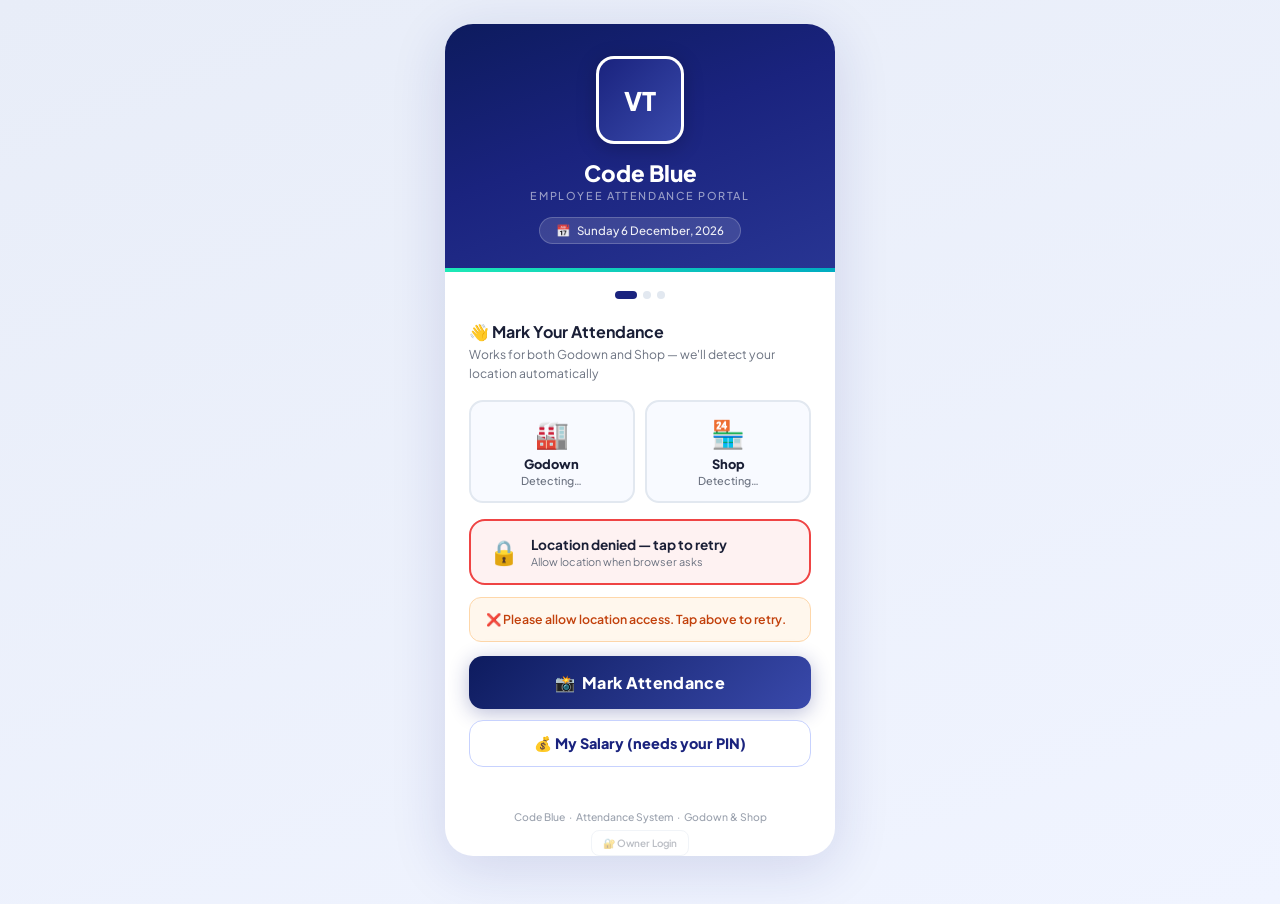
==== commit 58d5875a: "attendance issue fix attendance issue fix" ====
--- a/app/static/attendance/index.html
+++ b/app/static/attendance/index.html
@@ -164,25 +164,6 @@
       <div class="sec-title" id="s0Title">👋 Mark Your Attendance</div>
       <div class="sec-hint" id="s0Hint">Works for both Godown and Shop — we'll detect your location automatically</div>
 
-      <div class="checkout-banner" id="checkoutBanner" style="display:none">
-        <div class="checkout-banner-icon">🏁</div>
-        <div>
-          <div class="checkout-banner-title">Time to Check Out!</div>
-          <div class="checkout-banner-sub" id="checkoutBannerSub">You checked in earlier today</div>
-        </div>
-      </div>
-
-      <div class="checkin-info" id="checkinInfoBox" style="display:none">
-        <div class="checkin-info-row">
-          <span class="checkin-info-key">✅ Checked in at</span>
-          <span class="checkin-info-val" id="checkinInfoTime">—</span>
-        </div>
-        <div class="checkin-info-row">
-          <span class="checkin-info-key">📍 Location</span>
-          <span class="checkin-info-val" id="checkinInfoSite">—</span>
-        </div>
-      </div>
-
       <div class="loc-sites">
         <div class="site-card" id="siteGodown">
           <div class="site-icon">🏭</div>
@@ -214,51 +195,75 @@
 
       <div class="alert a-warn" id="alertBox"></div>
 
-      <label class="field-lbl">Select Your Name</label>
-      <div class="dropdown-wrap">
-        <select id="empSelect" onchange="onNameSelect()" disabled>
-          <option value="">⏳ Loading employees…</option>
-        </select>
-      </div>
-
-      <div class="name-card" id="nameCard">
+      <button class="btn-main checkin-btn" id="nextBtn" onclick="startMark()">📸 &nbsp;Mark Attendance</button>
+      <button type="button" id="salaryBtn" onclick="openSalary()" style="display:block;width:100%;margin-top:.7rem;padding:.8rem;border:1.5px solid #c7d2fe;border-radius:14px;background:#fff;color:#1a237e;font-family:'Plus Jakarta Sans',sans-serif;font-weight:800;font-size:.9rem;cursor:pointer">💰 My Salary (needs your PIN)</button>
+
+
+    </div>
+
+    <!-- the live camera (a photo from the gallery is not accepted: the selfie is taken here, now) -->
+    <div id="liveCam" style="display:none;position:fixed;inset:0;z-index:9999;background:#000;flex-direction:column;align-items:center;justify-content:center">
+      <video id="liveVideo" autoplay playsinline muted style="max-width:100%;max-height:70vh;transform:scaleX(-1);background:#111"></video>
+      <p style="color:#fff;font-family:system-ui;font-size:.9rem;margin:.8rem 1rem;text-align:center">Look at the camera and tap the button. Only you should be in the photo.</p>
+      <div style="display:flex;gap:1rem">
+        <button type="button" onclick="closeLiveCamera()" style="padding:.8rem 1.4rem;border-radius:12px;border:0;font-weight:700;background:#374151;color:#fff">Cancel</button>
+        <button type="button" onclick="captureLivePhoto()" style="padding:.8rem 2rem;border-radius:12px;border:0;font-weight:800;background:#16a34a;color:#fff">📸 Take photo</button>
+      </div>
+    </div>
+
+    <!-- STEP 2: SELFIE -->
+    <div class="sec" id="s1">
+      <div class="checkout-banner" id="checkoutBanner" style="display:none">
+        <div class="checkout-banner-icon">🏁</div>
+        <div>
+          <div class="checkout-banner-title">Time to Check Out!</div>
+          <div class="checkout-banner-sub" id="checkoutBannerSub">You checked in earlier today</div>
+        </div>
+      </div>
+
+      <div class="checkin-info" id="checkinInfoBox" style="display:none">
+        <div class="checkin-info-row">
+          <span class="checkin-info-key">✅ Checked in at</span>
+          <span class="checkin-info-val" id="checkinInfoTime">—</span>
+        </div>
+        <div class="checkin-info-row">
+          <span class="checkin-info-key">📍 Location</span>
+          <span class="checkin-info-val" id="checkinInfoSite">—</span>
+        </div>
+      </div>
+
+      <div class="preview-wrap" id="previewWrap">
+        <img id="photoPreview" alt="selfie">
+        <div class="preview-badge">📸 Code Blue — <span id="stampText"></span></div>
+      </div>
+      <div class="retake-row" id="retakeRow">
+        <button class="retake-link" onclick="retakePhoto()" title="Retake photo" aria-label="Retake photo"><svg viewBox="0 0 24 24" width="18" height="18" fill="none" stroke="currentColor" stroke-width="2" stroke-linecap="round" stroke-linejoin="round" aria-hidden="true" style="vertical-align:-3px"><path d="M23 19a2 2 0 0 1-2 2H3a2 2 0 0 1-2-2V8a2 2 0 0 1 2-2h4l2-3h6l2 3h4a2 2 0 0 1 2 2z"/><circle cx="12" cy="13" r="4"/></svg></button>
+      </div>
+
+      <div class="selfie-box checkin-mode" id="selfieBox">
+        <div class="big-icon" id="selfieIcon">🔍</div>
+        <h3 id="selfieTitle">Checking your face…</h3>
+        <p id="selfieHint">Matching your photo with your saved photo.</p>
+      </div>
+
+      <div class="name-card" id="nameCard" style="margin-top:0">
         <div class="name-avatar" id="nameAvatar"></div>
-        <div>
+        <div style="flex:1">
           <div class="name-text" id="nameText"></div>
           <div class="name-sub" id="nameSub">Code Blue Employee</div>
         </div>
       </div>
 
-      <button class="btn-main checkin-btn" id="nextBtn" onclick="goStep2()" disabled>Continue →</button>
-      <button type="button" id="salaryBtn" onclick="openSalary()" style="display:none;width:100%;margin-top:.7rem;padding:.8rem;border:1.5px solid #c7d2fe;border-radius:14px;background:#fff;color:#1a237e;font-family:'Plus Jakarta Sans',sans-serif;font-weight:800;font-size:.9rem;cursor:pointer">💰 My Salary (needs your PIN)</button>
-
-
-    </div>
-
-    <!-- STEP 2: SELFIE -->
-    <div class="sec" id="s1">
-      <div class="selfie-box checkin-mode" id="selfieBox">
-        <div class="big-icon" id="selfieIcon">🤳</div>
-        <h3 id="selfieTitle">Take Your Live Selfie</h3>
-        <p id="selfieHint">Tap the button below — your front camera will open.<br>Take a clear photo of your face.</p>
-      </div>
-
-      <div class="camera-btn-wrap">
-        <label class="camera-btn-label" id="cameraLabel" for="cameraInput">
-          <div class="btn-icon">📸</div>
-          <div class="btn-title">Tap Here to Open Camera</div>
-          <div class="btn-sub">Front camera opens automatically</div>
-        </label>
-        <input type="file" id="cameraInput" accept="image/*" capture="user" onchange="onPhotoTaken(event)">
-      </div>
-
-      <div class="preview-wrap" id="previewWrap">
-        <img id="photoPreview" alt="selfie">
-        <div class="preview-badge">📸 Code Blue — <span id="stampText"></span></div>
-      </div>
-      <div class="retake-row" id="retakeRow">
-        <button class="retake-link" onclick="retakePhoto()" title="Retake photo" aria-label="Retake photo"><svg viewBox="0 0 24 24" width="18" height="18" fill="none" stroke="currentColor" stroke-width="2" stroke-linecap="round" stroke-linejoin="round" aria-hidden="true" style="vertical-align:-3px"><path d="M23 19a2 2 0 0 1-2 2H3a2 2 0 0 1-2-2V8a2 2 0 0 1 2-2h4l2-3h6l2 3h4a2 2 0 0 1 2 2z"/><circle cx="12" cy="13" r="4"/></svg></button>
-      </div>
+      <!-- last resort: the face was not recognised and nobody is signed in -->
+      <div id="manualBox" style="display:none">
+        <label class="field-lbl">Select Your Name</label>
+        <div class="dropdown-wrap">
+          <select id="empSelect" onchange="onNameSelect()"><option value="">-- Tap to select your name --</option></select>
+        </div>
+      </div>
+
+      <!-- fallback for old browsers that cannot open the live camera -->
+      <input type="file" id="cameraInput" accept="image/*" capture="user" onchange="onPhotoTaken(event)" style="display:none">
 
       <div class="alert a-err" id="photoAlert"></div>
       <button class="btn-main checkin-btn" id="submitBtn" onclick="submitAction()" disabled>✅ &nbsp;Submit</button>
@@ -312,18 +317,18 @@
   VT.run
     .withSuccessHandler(function(list){
       EMPLOYEES=list||[];
-      var sel=document.getElementById('empSelect');
-      sel.innerHTML='<option value="">-- Tap to select your name --</option>';
+      var pick=document.getElementById('salPickSel');      // the names are only for the salary pop-up; attendance never asks for one
+      pick.innerHTML='<option value="">-- Select your name --</option>';
+      var emp=document.getElementById('empSelect'); emp.innerHTML='<option value="">-- Tap to select your name --</option>';
       for(var i=0;i<EMPLOYEES.length;i++){
         var opt=document.createElement('option');
         opt.value=EMPLOYEES[i].name;
         opt.textContent=EMPLOYEES[i].name+' — '+EMPLOYEES[i].role;
-        sel.appendChild(opt);
+        pick.appendChild(opt); emp.appendChild(opt.cloneNode(true));
       }
-      sel.disabled=false;
     })
     .withFailureHandler(function(){
-      document.getElementById('empSelect').innerHTML='<option value="">⚠️ Could not load — reload page</option>';
+      document.getElementById('salPickSel').innerHTML='<option value="">⚠️ Could not load — reload page</option>';
     })
     .getEmployees();
 }
@@ -348,6 +353,8 @@
 function detectLocation(){
   setLoc('detecting','⏳','Detecting your location…','Checking Godown & Shop…');
   locationOk=false; detectedSite='';
+  document.getElementById('alertBox').className='alert a-warn';
+  if(document.getElementById('photoAlert').classList.contains('a-warn')) document.getElementById('photoAlert').className='alert';
   document.getElementById('siteBadge').className='site-badge';
   document.getElementById('distGodown').textContent='Detecting…';
   document.getElementById('distShop').textContent='Detecting…';
@@ -428,43 +435,86 @@
   document.getElementById('locSub').textContent=sub;
   row.onclick=cls==='ok'?null:detectLocation;
 }
-function showAlert(msg){ var a=document.getElementById('alertBox'); a.textContent=msg; a.className='alert a-warn show'; }
-
-function onNameSelect(){
-  var sel=document.getElementById('empSelect');
-  var name=sel.value;
-  var card=document.getElementById('nameCard');
-
-  if(name){
-    selectedName=name;
-    var words=name.split(' ');
-    var initials=(words[0][0]+(words[1]?words[1][0]:'')).toUpperCase();
-    document.getElementById('nameAvatar').textContent=initials;
-    document.getElementById('nameText').textContent=name;
-    var role='';
-    for(var i=0;i<EMPLOYEES.length;i++){ if(EMPLOYEES[i].name===name){role=EMPLOYEES[i].role;break;} }
-    document.getElementById('nameSub').textContent=role||'Code Blue Employee';
-    card.classList.add('show');
-    document.getElementById('salaryBtn').style.display='block';
-
-    VT.run
-      .withSuccessHandler(function(status){
-        todayStatus=status;
-        applyModeUI(status);
-        checkNext();
-      })
-      .withFailureHandler(function(){ todayStatus=null; checkNext(); })
-      .getTodayStatus(name);
-
-    detectLocation();   // the places this person may mark from can differ from everyone else's
-
-  } else {
-    selectedName='';
-    card.classList.remove('show');
-    document.getElementById('salaryBtn').style.display='none';
-    resetToCheckinMode();
-    checkNext();
-  }
+function showAlert(msg){
+  var a=document.getElementById('alertBox'); a.textContent=msg; a.className='alert a-warn show';
+  if(document.getElementById('s1').classList.contains('on')){ var p=document.getElementById('photoAlert'); p.textContent=msg; p.className='alert a-warn show'; }
+}
+
+/* ── who is it: the face decides; the name list is only the fallback ── */
+var autoSent=false, unmatchedPunch=false, CHECKIN_LABEL='✅ &nbsp;Confirm Check In', CHECKOUT_LABEL='🏁 &nbsp;Confirm Check Out', statusReady=false;
+
+function startMark(){ openLiveCamera(); }
+
+// the selfie is in: show it, then find out who it is
+function afterPhoto(){
+  selectedName=''; todayStatus=null; statusReady=false; autoSent=false; unmatchedPunch=false;
+  document.getElementById('manualBox').style.display='none'; document.getElementById('empSelect').value='';
+  document.getElementById('photoAlert').className='alert';
+  document.getElementById('photoPreview').src=photoB64;
+  document.getElementById('previewWrap').style.display='block';
+  document.getElementById('stampText').textContent=new Date().toLocaleString('en-IN',{day:'2-digit',month:'short',year:'numeric',hour:'2-digit',minute:'2-digit',hour12:true});
+  document.getElementById('retakeRow').style.display='flex';
+  document.getElementById('nameCard').classList.remove('show');
+  document.getElementById('checkoutBanner').style.display='none';
+  document.getElementById('checkinInfoBox').style.display='none';
+  isCheckoutMode=false; setSubmitLabel();
+  var box=document.getElementById('selfieBox'); box.style.display='block'; box.className='selfie-box checkin-mode';
+  document.getElementById('selfieIcon').textContent='🔍';
+  document.getElementById('selfieTitle').textContent='Checking your face…';
+  document.getElementById('selfieHint').textContent='Matching your photo with your saved photo.';
+  showSec(1); checkNext();
+  var mine=photoB64;
+  VT.run
+    .withSuccessHandler(function(r){
+      if(mine!==photoB64) return;                       // retaken meanwhile
+      if(r&&r.status==='ok') setIdentity(r.name,r.role,true);
+      else if(r&&r.status==='unmatched') setIdentity(r.name,r.role,false);
+      else cannotIdentify(r&&r.reason);
+    })
+    .withFailureHandler(function(){ if(mine===photoB64) cannotIdentify('error'); })
+    .identifyFace(photoB64);
+}
+
+function setIdentity(name,role,byFace){
+  selectedName=name; statusReady=false; autoSent=false; unmatchedPunch=!byFace;
+  document.getElementById('manualBox').style.display='none';
+  var words=name.split(' ');
+  document.getElementById('nameAvatar').textContent=(words[0][0]+(words[1]?words[1][0]:'')).toUpperCase();
+  document.getElementById('nameText').textContent=name;
+  document.getElementById('nameSub').textContent=role||'Code Blue Employee';
+  document.getElementById('nameCard').classList.add('show');
+  document.getElementById('selfieIcon').textContent=byFace?'✅':'⚠️';
+  document.getElementById('selfieTitle').textContent=byFace?'Face matched':'Face not matched';
+  document.getElementById('selfieHint').textContent=byFace?'Marking your attendance…':'Your attendance will be marked with a warning and the admin will be told.';
+  VT.run
+    .withSuccessHandler(function(status){
+      if(selectedName!==name) return;
+      todayStatus=status; statusReady=true;
+      applyModeUI(status); checkNext();
+    })
+    .withFailureHandler(function(){ if(selectedName===name){ todayStatus=null; statusReady=true; checkNext(); } })
+    .getTodayStatus(name);
+  detectLocation();   // the places this person may mark from can differ from everyone else's
+  checkNext();
+}
+
+// nobody could be named from the face (and nobody is signed in): no attendance can be marked
+function cannotIdentify(reason){
+  selectedName=''; statusReady=false;
+  document.getElementById('nameCard').classList.remove('show');
+  document.getElementById('selfieIcon').textContent='❌';
+  document.getElementById('selfieTitle').textContent='Could not recognise you';
+  document.getElementById('selfieHint').textContent=(reason==='no_face'?'No face found in the photo.':'Your face did not match any saved photo.')+' Select your name below - attendance will be marked with a warning and the admin will be told.';
+  document.getElementById('manualBox').style.display='block';
+  checkNext();
+}
+
+function onNameSelect(){ var n=document.getElementById('empSelect').value; if(n){ var r=''; for(var i=0;i<EMPLOYEES.length;i++){ if(EMPLOYEES[i].name===n){r=EMPLOYEES[i].role;break;} } setIdentity(n,r,false); } }
+
+function setSubmitLabel(){
+  var b=document.getElementById('submitBtn');
+  b.className='btn-main '+(isCheckoutMode?'checkout-btn':'checkin-btn');
+  b.innerHTML=isCheckoutMode?CHECKOUT_LABEL:CHECKIN_LABEL;
 }
 
 function applyModeUI(status){
@@ -475,11 +525,7 @@
     document.getElementById('checkinInfoBox').style.display='block';
     document.getElementById('checkinInfoTime').textContent=status.checkInTime;
     document.getElementById('checkinInfoSite').textContent=detectedSite||'—';
-    document.getElementById('s0Title').textContent='🏁 Check Out';
-    document.getElementById('s0Hint').textContent='You have already checked in today. Tap Continue to check out.';
-    var btn=document.getElementById('nextBtn');
-    btn.className='btn-main checkout-btn';
-    btn.textContent='Continue to Check Out →';
+    setSubmitLabel();
   } else if(status&&status.checkedIn&&status.checkedOut){
     isCheckoutMode=false;
     showAlreadyCheckedOut(status);
@@ -492,80 +538,72 @@
   isCheckoutMode=false;
   document.getElementById('checkoutBanner').style.display='none';
   document.getElementById('checkinInfoBox').style.display='none';
-  document.getElementById('s0Title').textContent='👋 Mark Your Attendance';
-  document.getElementById('s0Hint').textContent='Works for both Godown and Shop — we\'ll detect your location automatically';
-  var btn=document.getElementById('nextBtn');
-  btn.className='btn-main checkin-btn';
-  btn.textContent='Continue →';
+  setSubmitLabel();
 }
 
 function checkNext(){
-  var hasName=document.getElementById('empSelect').value!=='';
-  document.getElementById('nextBtn').disabled=!(locationOk&&hasName);
-}
-
-function goStep2(){
-  if(!locationOk||!selectedName) return;
-  if(isCheckoutMode){
-    document.getElementById('selfieBox').className='selfie-box checkout-mode';
-    document.getElementById('selfieIcon').textContent='🤳';
-    document.getElementById('selfieTitle').textContent='Check-Out Selfie';
-    document.getElementById('selfieHint').textContent='Take a selfie to confirm your check-out.\nMake sure your face is clearly visible.';
-    document.getElementById('submitBtn').className='btn-main checkout-btn';
-    document.getElementById('submitBtn').innerHTML='🏁 &nbsp;Confirm Check Out';
-  } else {
-    document.getElementById('selfieBox').className='selfie-box checkin-mode';
-    document.getElementById('selfieIcon').textContent='🤳';
-    document.getElementById('selfieTitle').textContent='Take Your Live Selfie';
-    document.getElementById('selfieHint').textContent='Tap the button below — your front camera will open.\nTake a clear photo of your face.';
-    document.getElementById('submitBtn').className='btn-main checkin-btn';
-    document.getElementById('submitBtn').innerHTML='✅ &nbsp;Submit Attendance';
-  }
-  showSec(1);
+  var ready=!!(selectedName&&statusReady&&locationOk&&photoB64);
+  document.getElementById('submitBtn').disabled=!ready||isSubmitting;
+  if(ready&&!isSubmitting&&!autoSent&&document.getElementById('s1').classList.contains('on')){ autoSent=true; submitAction(); }   // recognised: no extra tap needed
+}
+
+/* ── this phone's random id (kept in the browser; the server stores only a hash) and the live camera ── */
+function deviceId(){
+  try{
+    var id=localStorage.getItem('vt_att_device');
+    if(!id||id.length<12){
+      var a=new Uint8Array(16);
+      if(window.crypto&&crypto.getRandomValues) crypto.getRandomValues(a); else for(var i=0;i<16;i++) a[i]=Math.floor(Math.random()*256);
+      id=Array.prototype.map.call(a,function(x){return ('0'+x.toString(16)).slice(-2);}).join('');
+      localStorage.setItem('vt_att_device',id);
+    }
+    return id;
+  }catch(e){ return ''; }
+}
+var liveStream=null;
+function openLiveCamera(ev){
+  if(!(navigator.mediaDevices&&navigator.mediaDevices.getUserMedia)) return true;          // old browser: the normal camera input
+  if(ev) ev.preventDefault();
+  navigator.mediaDevices.getUserMedia({video:{facingMode:'user',width:{ideal:1280},height:{ideal:960}},audio:false}).then(function(stream){
+    liveStream=stream;
+    var v=document.getElementById('liveVideo'); v.srcObject=stream;
+    document.getElementById('liveCam').style.display='flex';
+  }).catch(function(){
+    document.getElementById('cameraInput').click();                                         // camera not allowed here: fall back to the camera input
+  });
+  return false;
+}
+function closeLiveCamera(){
+  if(liveStream){ liveStream.getTracks().forEach(function(t){t.stop();}); liveStream=null; }
+  document.getElementById('liveCam').style.display='none';
+}
+function captureLivePhoto(){
+  var v=document.getElementById('liveVideo');
+  if(!v.videoWidth){ return; }
+  var w=v.videoWidth,h=v.videoHeight;
+  if(w>MAX_DIM||h>MAX_DIM){ if(w>=h){h=Math.round(h*(MAX_DIM/w));w=MAX_DIM;}else{w=Math.round(w*(MAX_DIM/h));h=MAX_DIM;} }
+  var canvas=document.createElement('canvas'); canvas.width=w; canvas.height=h;
+  canvas.getContext('2d').drawImage(v,0,0,w,h);
+  photoB64=canvas.toDataURL('image/jpeg',JPEG_QUALITY);
+  closeLiveCamera();
+  afterPhoto();
 }
 
 function onPhotoTaken(e){
   var file=e.target.files[0];
   if(!file) return;
-  document.getElementById('photoAlert').className='alert';
-  var lbl=document.getElementById('cameraLabel');
-  lbl.querySelector('.btn-icon').textContent='⏳';
-  lbl.querySelector('.btn-title').textContent='Compressing photo…';
-  lbl.querySelector('.btn-sub').textContent='Just a moment…';
   if(file.size>25*1024*1024){
-    document.getElementById('photoAlert').textContent='❌ Photo too large. Lower camera quality and try again.';
-    document.getElementById('photoAlert').className='alert a-err show';
-    resetCameraLabel(); return;
+    showPhotoErr('❌ Photo too large. Lower camera quality and try again.'); return;
   }
   var reader=new FileReader();
   reader.onload=function(ev){
     compressImage(ev.target.result,MAX_DIM,JPEG_QUALITY,function(compressed){
-      photoB64=compressed;
-      document.getElementById('photoPreview').src=photoB64;
-      document.getElementById('previewWrap').style.display='block';
-      var now=new Date();
-      document.getElementById('stampText').textContent=now.toLocaleString('en-IN',{day:'2-digit',month:'short',year:'numeric',hour:'2-digit',minute:'2-digit',hour12:true});
-      document.getElementById('retakeRow').style.display='flex';
-      var lbl2=document.getElementById('cameraLabel');
-      lbl2.classList.add('has-photo');
-      lbl2.querySelector('.btn-icon').textContent='✅';
-      lbl2.querySelector('.btn-title').textContent='Photo Taken!';
-      lbl2.querySelector('.btn-sub').textContent='Tap "Retake" to change it';
-      document.getElementById('submitBtn').disabled=false;
+      photoB64=compressed; afterPhoto();
     },function(){
-      photoB64=ev.target.result;
-      document.getElementById('photoPreview').src=photoB64;
-      document.getElementById('previewWrap').style.display='block';
-      document.getElementById('retakeRow').style.display='flex';
-      document.getElementById('submitBtn').disabled=false;
-      resetCameraLabel();
+      photoB64=ev.target.result; afterPhoto();
     });
   };
-  reader.onerror=function(){
-    document.getElementById('photoAlert').textContent='❌ Could not read photo. Try again.';
-    document.getElementById('photoAlert').className='alert a-err show';
-    resetCameraLabel();
-  };
+  reader.onerror=function(){ showPhotoErr('❌ Could not read photo. Try again.'); };
   reader.readAsDataURL(file);
 }
 
@@ -587,26 +625,18 @@
   }catch(err){onFail&&onFail();}
 }
 
-function resetCameraLabel(){
-  var lbl=document.getElementById('cameraLabel');
-  lbl.classList.remove('has-photo');
-  lbl.querySelector('.btn-icon').textContent='📸';
-  lbl.querySelector('.btn-title').textContent='Tap Here to Open Camera';
-  lbl.querySelector('.btn-sub').textContent='Front camera opens automatically';
-}
-
 function retakePhoto(){
-  photoB64=null;
+  photoB64=null; selectedName=''; statusReady=false;
   document.getElementById('previewWrap').style.display='none';
   document.getElementById('retakeRow').style.display='none';
-  document.getElementById('submitBtn').disabled=true;
   document.getElementById('photoAlert').className='alert';
-  resetCameraLabel();
   document.getElementById('cameraInput').value='';
+  checkNext();
+  openLiveCamera();
 }
 
 function submitAction(){
-  if(!selectedName||!locationOk||!photoB64||isSubmitting) return;
+  if(!selectedName||!statusReady||!locationOk||!photoB64||isSubmitting) return;
   isSubmitting=true;
   document.getElementById('photoAlert').className='alert';
   if(isCheckoutMode){ doCheckoutAttempt(selectedName,true); }
@@ -643,7 +673,7 @@
   var timer=setTimeout(function(){
     timedOut=true;
     if(allowRetry){ btn.innerHTML='<div class="spin"></div>&nbsp; Slow network — retrying…'; doCheckinAttempt(name,false); }
-    else{ isSubmitting=false; btn.disabled=false; btn.innerHTML='✅ &nbsp;Submit Attendance'; showPhotoErr('❌ Network too slow. Check signal and try again.'); }
+    else{ isSubmitting=false; btn.disabled=false; btn.innerHTML=CHECKIN_LABEL; showPhotoErr('❌ Network too slow. Check signal and try again.'); }
   },SUBMIT_TIMEOUT_MS);
   VT.run
     .withSuccessHandler(function(r){
@@ -658,17 +688,17 @@
         showAlreadyCheckin(name,r.time);
         notifyWhatsApp(r.rowIndex, name);   // pehli try ka message pending ho toh bhej do
       }
-      else if(r.status==='wrong_location'){ btn.disabled=false; btn.innerHTML='✅ &nbsp;Submit Attendance'; showPhotoErr('❌ '+r.msg); }
-      else if(r.status==='out_of_range'){ btn.disabled=false; btn.innerHTML='✅ &nbsp;Submit Attendance'; showPhotoErr('❌ Location check failed. Godown: '+r.distGodown+'m, Shop: '+r.distShop+'m away.'); }
-      else{ btn.disabled=false; btn.innerHTML='✅ &nbsp;Submit Attendance'; showPhotoErr('❌ Error: '+(r.msg||'Please try again')); }
+      else if(r.status==='wrong_location'){ btn.disabled=false; btn.innerHTML=CHECKIN_LABEL; showPhotoErr('❌ '+r.msg); }
+      else if(r.status==='out_of_range'){ btn.disabled=false; btn.innerHTML=CHECKIN_LABEL; showPhotoErr('❌ Location check failed. Godown: '+r.distGodown+'m, Shop: '+r.distShop+'m away.'); }
+      else{ btn.disabled=false; btn.innerHTML=CHECKIN_LABEL; showPhotoErr('❌ Error: '+(r.msg||'Please try again')); }
     })
     .withFailureHandler(function(){
       if(timedOut) return;
       clearTimeout(timer); isSubmitting=false;
-      btn.disabled=false; btn.innerHTML='✅ &nbsp;Submit Attendance';
+      btn.disabled=false; btn.innerHTML=CHECKIN_LABEL;
       showPhotoErr('❌ Could not reach server. Check internet and try again.');
     })
-    .saveAttendance({name:name,lat:uLat,lng:uLng,photo:photoB64});
+    .saveAttendance({name:name,lat:uLat,lng:uLng,photo:photoB64,device:deviceId(),unmatched:unmatchedPunch});
 }
 
 function doCheckoutAttempt(name,allowRetry){
@@ -678,7 +708,7 @@
   var timer=setTimeout(function(){
     timedOut=true;
     if(allowRetry){ btn.innerHTML='<div class="spin"></div>&nbsp; Slow network — retrying…'; doCheckoutAttempt(name,false); }
-    else{ isSubmitting=false; btn.disabled=false; btn.innerHTML='🏁 &nbsp;Confirm Check Out'; showPhotoErr('❌ Network too slow. Check signal and try again.'); }
+    else{ isSubmitting=false; btn.disabled=false; btn.innerHTML=CHECKOUT_LABEL; showPhotoErr('❌ Network too slow. Check signal and try again.'); }
   },SUBMIT_TIMEOUT_MS);
   VT.run
     .withSuccessHandler(function(r){
@@ -692,17 +722,17 @@
         showAlreadyCheckedOut2(name,r.time);
         notifyWhatsApp(r.rowIndex, name);
       }
-      else if(r.status==='wrong_location'){ btn.disabled=false; btn.innerHTML='🏁 &nbsp;Confirm Check Out'; showPhotoErr('❌ '+r.msg); }
-      else if(r.status==='out_of_range'){ btn.disabled=false; btn.innerHTML='🏁 &nbsp;Confirm Check Out'; showPhotoErr('❌ Location check failed. Godown: '+r.distGodown+'m, Shop: '+r.distShop+'m away.'); }
-      else{ btn.disabled=false; btn.innerHTML='🏁 &nbsp;Confirm Check Out'; showPhotoErr('❌ Error: '+(r.msg||'Please try again')); }
+      else if(r.status==='wrong_location'){ btn.disabled=false; btn.innerHTML=CHECKOUT_LABEL; showPhotoErr('❌ '+r.msg); }
+      else if(r.status==='out_of_range'){ btn.disabled=false; btn.innerHTML=CHECKOUT_LABEL; showPhotoErr('❌ Location check failed. Godown: '+r.distGodown+'m, Shop: '+r.distShop+'m away.'); }
+      else{ btn.disabled=false; btn.innerHTML=CHECKOUT_LABEL; showPhotoErr('❌ Error: '+(r.msg||'Please try again')); }
     })
     .withFailureHandler(function(){
       if(timedOut) return;
       clearTimeout(timer); isSubmitting=false;
-      btn.disabled=false; btn.innerHTML='🏁 &nbsp;Confirm Check Out';
+      btn.disabled=false; btn.innerHTML=CHECKOUT_LABEL;
       showPhotoErr('❌ Could not reach server. Check internet and try again.');
     })
-    .saveCheckout({name:name,lat:uLat,lng:uLng,photo:photoB64});
+    .saveCheckout({name:name,lat:uLat,lng:uLng,photo:photoB64,device:deviceId(),unmatched:unmatchedPunch});
 }
 
 function showPhotoErr(msg){ var a=document.getElementById('photoAlert'); a.textContent=msg; a.className='alert a-err show'; }
@@ -773,10 +803,11 @@
 var SAL_MONTH=null;
 function salEsc(t){ return String(t==null?'':t).replace(/&/g,'&amp;').replace(/</g,'&lt;').replace(/>/g,'&gt;').replace(/"/g,'&quot;'); }
 function salRs(v){ return '₹'+Math.round(Number(v)||0).toLocaleString('en-IN'); }
+var salWho='';
 function openSalary(){
-  if(!selectedName) return;
   document.getElementById('salModal').style.display='flex';
-  document.getElementById('salName').textContent=selectedName;
+  salWho='';
+  document.getElementById('salPickSel').value=selectedName||'';
   document.getElementById('salPinBox').style.display='block';
   document.getElementById('salResult').style.display='none';
   document.getElementById('salPin').value='';
@@ -790,6 +821,8 @@
 }
 function submitPin(){
   var pin=document.getElementById('salPin').value.trim(), msg=document.getElementById('salMsg'), btn=document.getElementById('salGo');
+  var who=document.getElementById('salPickSel').value;
+  if(!who){ msg.textContent='Select your name first.'; return; }
   if(pin.length<4){ msg.textContent='Enter your PIN (4 or more digits).'; return; }
   btn.disabled=true; msg.textContent='Checking…';
   VT.run
@@ -798,11 +831,12 @@
       document.getElementById('salPin').value='';     // the PIN is not kept on the page
       if(!r||r.status!=='ok'){ msg.textContent=(r&&r.msg)||'Could not check the PIN.'; return; }
       msg.textContent='';
+      salWho=who;
       document.getElementById('salPinBox').style.display='none';
       loadSalary(null);
     })
     .withFailureHandler(function(e){ btn.disabled=false; msg.textContent=e.message||'Could not reach the server.'; })
-    .verifyEmployeePIN(selectedName,pin);
+    .verifyEmployeePIN(who,pin);
 }
 function loadSalary(ym){
   var box=document.getElementById('salResult'); box.style.display='block'; box.innerHTML='<p style="text-align:center;color:#6b7280">Loading…</p>';
@@ -818,7 +852,7 @@
       renderSalary(r);
     })
     .withFailureHandler(function(e){ box.innerHTML='<p style="color:#b91c1c;text-align:center">'+salEsc(e.message)+'</p>'; })
-    .getEmployeeSalaryView(selectedName,y,m);
+    .getEmployeeSalaryView(salWho,y,m);
 }
 function renderSalary(r){
   var s=r.stats, pc=r.percent||{}, months=['January','February','March','April','May','June','July','August','September','October','November','December'];
@@ -835,15 +869,18 @@
    +'<table style="width:100%;border-collapse:collapse">'
    +row('Monthly salary',salRs(r.monthlySalary))+row('Per day (÷ '+r.baseDays+')',salRs(r.perDaySalary))
    +row('Absent ('+s.absent+' days)','− '+salRs(Math.round(s.absent*r.perDaySalary)),'#dc2626')+row('Half day ('+s.halfDay+' × 0.5)','− '+salRs(Math.round(s.halfDay*0.5*r.perDaySalary)),'#dc2626')
-   +(r.totalAdvance>0?row('Advance taken','− '+salRs(r.totalAdvance),'#c2410c'):'')+row('Paid days',r.totalPaidDays+' / '+r.baseDays,'#16a34a')+'</table>'
-   +'<div style="margin-top:.7rem;background:#1a237e;border-radius:12px;padding:.8rem 1rem;display:flex;justify-content:space-between;align-items:center;color:#fff"><span style="font-weight:700;font-size:.85rem">Net payable</span><span style="font-size:1.35rem;font-weight:900">'+salRs(r.netSalary)+'</span></div>';
+   +(r.bonusEarned?row('Bonus (no leave)','+ '+salRs(r.bonus),'#15803d'):'')+(r.totalAdvance>0?row('Advance taken','− '+salRs(r.totalAdvance),'#c2410c'):'')
+   +(r.carryIn>0?row('Advance balance from earlier months','− '+salRs(r.carryIn),'#c2410c'):'')+row('Paid days',r.totalPaidDays+' / '+r.baseDays,'#16a34a')+'</table>'
+   +'<div style="margin-top:.7rem;background:#1a237e;border-radius:12px;padding:.8rem 1rem;display:flex;justify-content:space-between;align-items:center;color:#fff"><span style="font-weight:700;font-size:.85rem">'+(r.netSalary<0?'Advance balance (cut from next month)':'Net payable')+'</span><span style="font-size:1.35rem;font-weight:900">'+(r.netSalary<0?'− '+salRs(-r.netSalary):salRs(r.netSalary))+'</span></div>';
   document.getElementById('salResult').innerHTML=html;
 }
 </script>
 <div id="salModal" style="display:none;position:fixed;inset:0;background:rgba(15,23,42,.6);z-index:50;align-items:center;justify-content:center;padding:1rem" onclick="if(event.target===this)closeSalary()">
   <div style="background:#fff;border-radius:18px;max-width:420px;width:100%;max-height:90vh;overflow:auto;padding:1.2rem">
-    <div style="display:flex;justify-content:space-between;align-items:center;margin-bottom:.8rem"><b style="font-size:1rem">💰 My Salary — <span id="salName"></span></b><button type="button" onclick="closeSalary()" aria-label="Close" style="border:none;background:none;font-size:1.3rem;cursor:pointer">✕</button></div>
+    <div style="display:flex;justify-content:space-between;align-items:center;margin-bottom:.8rem"><b style="font-size:1rem">💰 My Salary</b><button type="button" onclick="closeSalary()" aria-label="Close" style="border:none;background:none;font-size:1.3rem;cursor:pointer">✕</button></div>
     <div id="salPinBox">
+      <label style="font-size:.78rem;font-weight:700;color:#374151">Your name</label>
+      <select id="salPickSel" style="width:100%;padding:.7rem;border:1.5px solid #c7d2fe;border-radius:12px;font-size:.95rem;margin:.35rem 0 .7rem"><option value="">-- Select your name --</option></select>
       <label style="font-size:.78rem;font-weight:700;color:#374151">Your salary PIN</label>
       <input id="salPin" type="password" inputmode="numeric" autocomplete="off" maxlength="12" placeholder="PIN" onkeydown="if(event.key==='Enter')submitPin()" style="width:100%;padding:.8rem;border:1.5px solid #c7d2fe;border-radius:12px;font-size:1.1rem;letter-spacing:.3em;margin:.35rem 0 .6rem">
       <button type="button" id="salGo" class="btn-main checkin-btn" onclick="submitPin()" style="margin-top:0">Show my salary</button>
